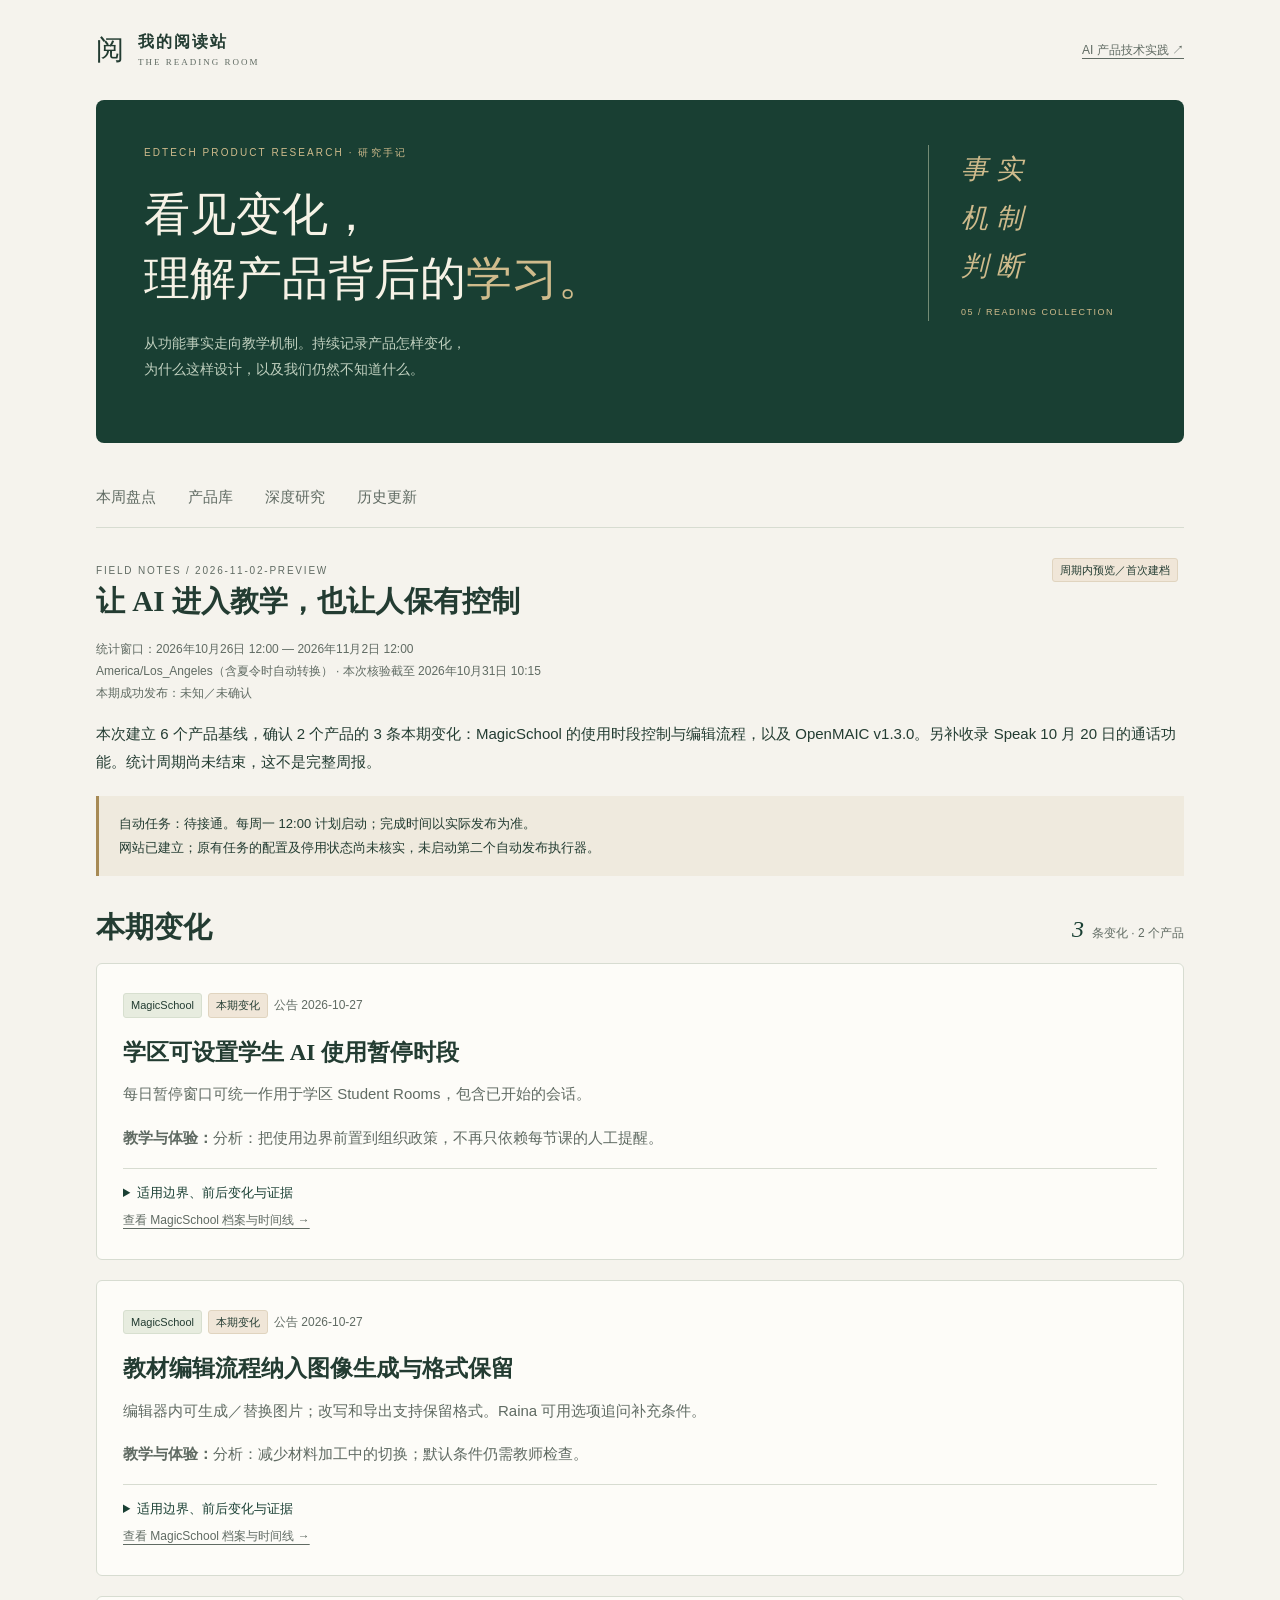
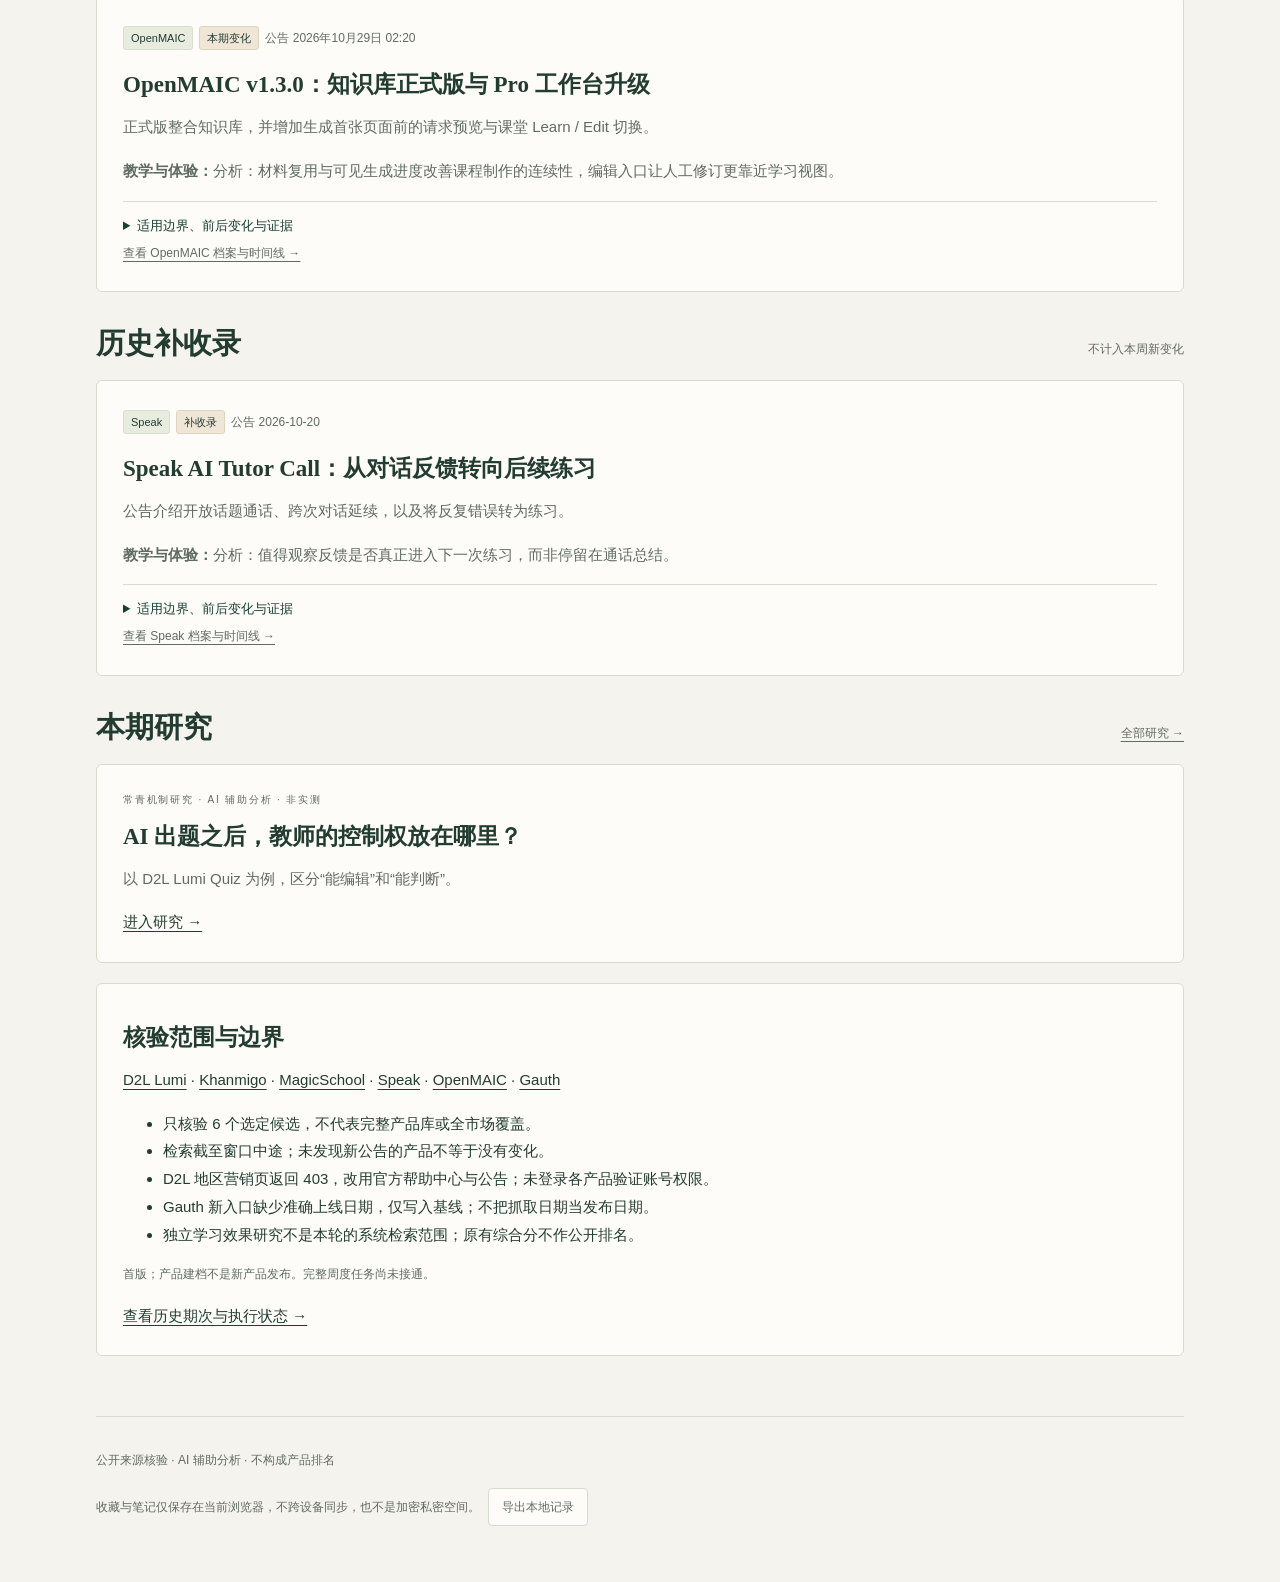
==== edtech-product-research/index.html @ 84eaa5f4 "Add evidence-backed EdTech product research section and public baseline" ====
<!doctype html>
<html lang="zh-CN"><head><meta charset="utf-8"><meta name="viewport" content="width=device-width,initial-scale=1"><meta name="theme-color" content="#193f33"><meta name="description" content="有来源的教育产品档案、变化记录与机制分析。"><title>EdTech 产品研究 · 我的阅读站</title><link rel="stylesheet" href="style.css"><script type="module" src="app.js"></script></head>
<body><a class="skip" href="#main">跳到正文</a><div class="wrap"><header><a class="brand" href="../hub.html">阅 <span>我的阅读站<small>THE READING ROOM</small></span></a><a href="../ai-product-tech-practice/">AI 产品技术实践 ↗</a></header>
<section class="hero"><div class="eyebrow">EDTECH PRODUCT RESEARCH · 研究手记</div><h1>看见变化，<br>理解产品背后的<span>学习。</span></h1><p>从功能事实走向教学机制。持续记录产品怎样变化，<br>为什么这样设计，以及我们仍然不知道什么。</p><div class="hero-index" aria-hidden="true">事实<br>机制<br>判断<span>05 / READING COLLECTION</span></div></section>
<nav class="tabs" aria-label="栏目导航"><a href="#weekly">本周盘点</a><a href="#products">产品库</a><a href="#research">深度研究</a><a href="#history">历史更新</a></nav>
<main id="main" tabindex="-1"><p role="status">正在读取研究资料…</p></main><footer><p>公开来源核验 · AI 辅助分析 · 不构成产品排名</p><p>收藏与笔记仅保存在当前浏览器，不跨设备同步，也不是加密私密空间。<button id="export">导出本地记录</button></p><small id="storage-status" role="status"></small></footer></div></body></html>
---- edtech-product-research/style.css ----
:root{color-scheme:light;--bg:#f5f3ed;--paper:#fdfcf8;--ink:#233c32;--muted:#606b63;--line:#d7dcd1;--green:#193f33;--gold:#cfbb8c;--serif:"Songti SC","STSong",Georgia,serif}*{box-sizing:border-box}body{margin:0;background:var(--bg);color:var(--ink);font:15px/1.85 -apple-system,BlinkMacSystemFont,"PingFang SC",sans-serif}a{color:inherit;text-underline-offset:4px}button,input,select,textarea{font:inherit;color:inherit}a,button,input,select,textarea{touch-action:manipulation}a:focus-visible,button:focus-visible,input:focus-visible,select:focus-visible,textarea:focus-visible{outline:3px solid #966022;outline-offset:4px}.wrap{max-width:1160px;margin:auto;padding:0 36px}header{min-height:100px;display:flex;align-items:center;justify-content:space-between;gap:20px}header>a:last-child{font-size:12px;color:var(--muted)}.brand{display:flex;gap:14px;align-items:center;text-decoration:none;font:28px var(--serif)}.brand span{font:600 16px/1.5 -apple-system,sans-serif;letter-spacing:2px}.brand small{display:block;font:9px/1.8 Georgia;letter-spacing:2px;color:var(--muted)}.hero{position:relative;background:var(--green);color:#f6f2e6;padding:44px 48px;border-radius:8px;overflow:hidden}.eyebrow{font-size:10px;letter-spacing:2.1px;color:var(--gold)}h1{font:500 46px/1.4 var(--serif);margin:20px 0}h1 span{color:var(--gold)}.hero p{color:#c0d0bf;font-size:14px}.hero-index{position:absolute;right:70px;top:45px;font:italic 27px/1.8 var(--serif);letter-spacing:8px;border-left:1px solid #738b75;padding-left:32px;color:var(--gold)}.hero-index span{display:block;font:9px/2 sans-serif;letter-spacing:1.5px;margin-top:12px}.tabs{display:flex;gap:32px;border-bottom:1px solid var(--line);margin:30px 0}.tabs a{text-decoration:none;padding:10px 0 16px;color:var(--muted)}.tabs a[aria-current="page"]{color:var(--green);border-bottom:3px solid var(--green);font-weight:650}main{min-height:400px;padding-bottom:40px}h2{font:600 29px/1.5 var(--serif);margin:8px 0 14px}h3{font:600 23px/1.55 var(--serif);margin:10px 0}h4{font-size:15px;margin-bottom:6px}p{margin:8px 0 16px}.muted,.meta,small{color:var(--muted)}.meta{font-size:12px}.section-head{display:flex;justify-content:space-between;gap:20px;align-items:baseline;margin:30px 0 14px}.section-head h2{margin:0}.grid{display:grid;grid-template-columns:repeat(2,minmax(0,1fr));gap:20px}.card,.panel{background:var(--paper);border:1px solid var(--line);border-radius:6px;padding:26px;margin-bottom:20px}.grid .card{margin:0}.card>a.title{text-decoration:none}.card>a.title:hover{text-decoration:underline}.card p{color:var(--muted)}.kicker{font-size:10px;letter-spacing:1.8px;text-transform:uppercase;color:var(--muted)}.badge{display:inline-block;font-size:11px;background:#e7ecdf;border:1px solid #d7dfcf;border-radius:3px;padding:1px 7px;margin:0 6px 7px 0}.badge.warm{background:#f0e6d8;border-color:#e0d4bf}.callout{border-left:3px solid #a78a55;background:#efeade;padding:16px 20px;margin:20px 0;font-size:13px}.filters{display:flex;gap:12px;flex-wrap:wrap;margin:20px 0}.filters label{font-size:12px;display:flex;flex-direction:column;gap:4px}.filters label:first-child{flex:1;min-width:200px}input,select,textarea{background:var(--paper);border:1px solid var(--line);border-radius:4px;padding:10px;max-width:100%}textarea{width:100%;min-height:120px;display:block;margin:8px 0}button,.button{border:1px solid var(--line);border-radius:4px;padding:7px 13px;background:var(--paper);cursor:pointer;text-decoration:none;display:inline-block}button:hover,.button:hover{border-color:var(--green)}.article{max-width:790px;margin:0 auto}.article p{line-height:2}.article section{padding:12px 0;border-bottom:1px solid var(--line)}.article .back{font-size:13px;display:inline-block;margin:0 0 20px}.facts{display:grid;grid-template-columns:140px 1fr;gap:0;margin:20px 0}.facts dt,.facts dd{margin:0;padding:14px 0;border-bottom:1px solid var(--line)}.facts dt{font-size:13px;color:var(--muted)}.sources{font-size:13px;overflow-wrap:anywhere}.sources li{margin:10px 0}.timeline{border-left:1px solid #abbba8;padding-left:22px;margin-left:4px}.timeline article{position:relative;margin:26px 0}.timeline article:before{content:"";position:absolute;left:-27px;top:10px;width:9px;height:9px;border-radius:50%;background:var(--green)}details{border-top:1px solid var(--line);padding-top:12px;margin-top:16px}summary{cursor:pointer;color:var(--green);font-size:13px}.empty{text-align:center;padding:45px 20px;color:var(--muted);border:1px dashed var(--line)}footer{border-top:1px solid var(--line);padding:24px 0 40px;font-size:12px;color:var(--muted)}footer button{font-size:12px;margin-left:8px}.skip{position:absolute;top:-100px;left:20px;z-index:10;background:var(--paper);padding:10px}.skip:focus{top:10px}.flow{display:flex;gap:8px;flex-wrap:wrap;margin:20px 0}.flow span{background:#e7ecdf;border:1px solid var(--line);padding:10px;font-size:12px}.flow span:not(:last-child):after{content:" →";color:#9a783c}.counts{font:italic 24px Georgia;color:var(--green);margin-right:8px}.issue-title{margin-top:20px} @media(max-width:700px){.wrap{padding:0 20px}header{min-height:84px}header>a:last-child{max-width:110px;text-align:right}.hero{padding:30px 25px}.hero-index{display:none}h1{font-size:36px}.hero p{font-size:13px}.tabs{gap:0;justify-content:space-between;font-size:14px}.grid{grid-template-columns:1fr}.card,.panel{padding:20px}.section-head{align-items:start;flex-direction:column;gap:4px}h2{font-size:25px}h3{font-size:22px}.facts{grid-template-columns:1fr}.facts dt{border:0;padding-bottom:0}.facts dd{padding-top:5px}.article{width:100%}.filters label{flex:1;min-width:140px}}@media(prefers-reduced-motion:no-preference){.card{transition:border-color .2s}.card:hover{border-color:#a3b39c}}
/* Keep the key concept together on narrow screens. */
h1 span{white-space:nowrap}
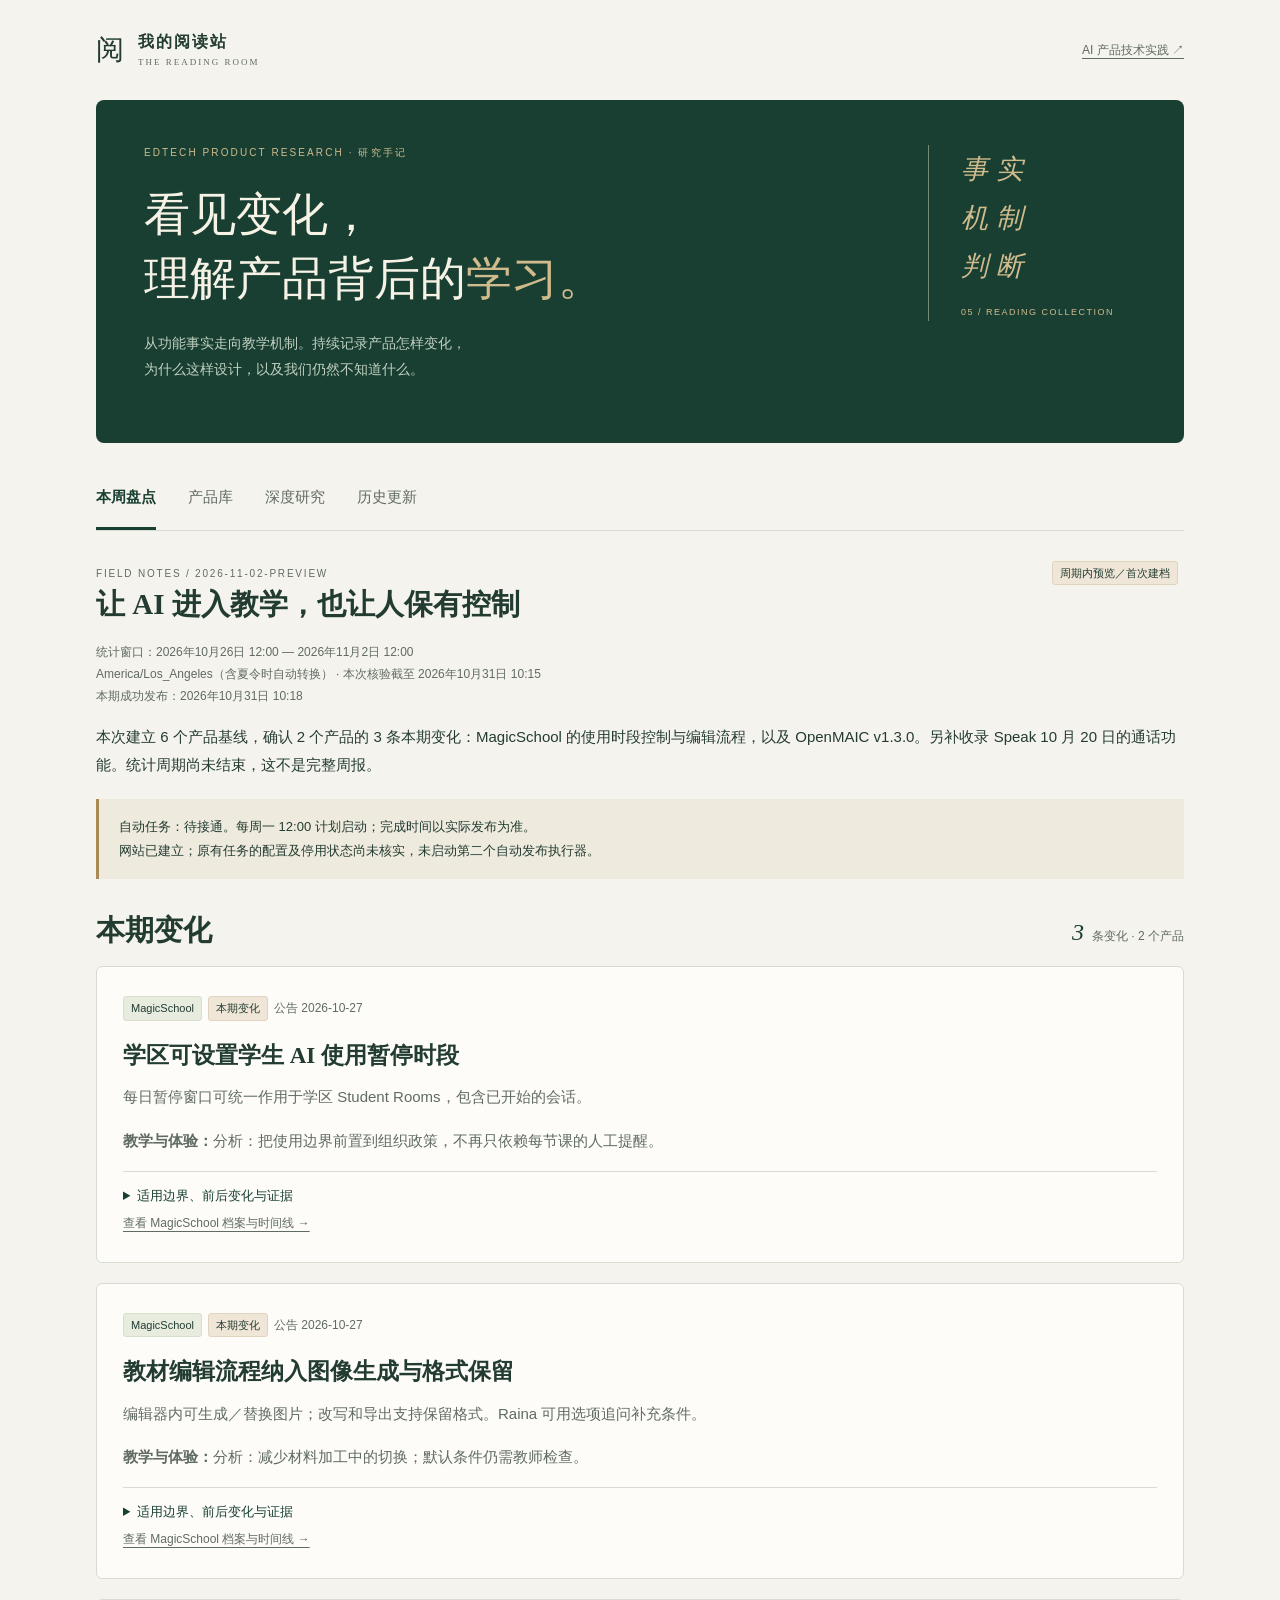
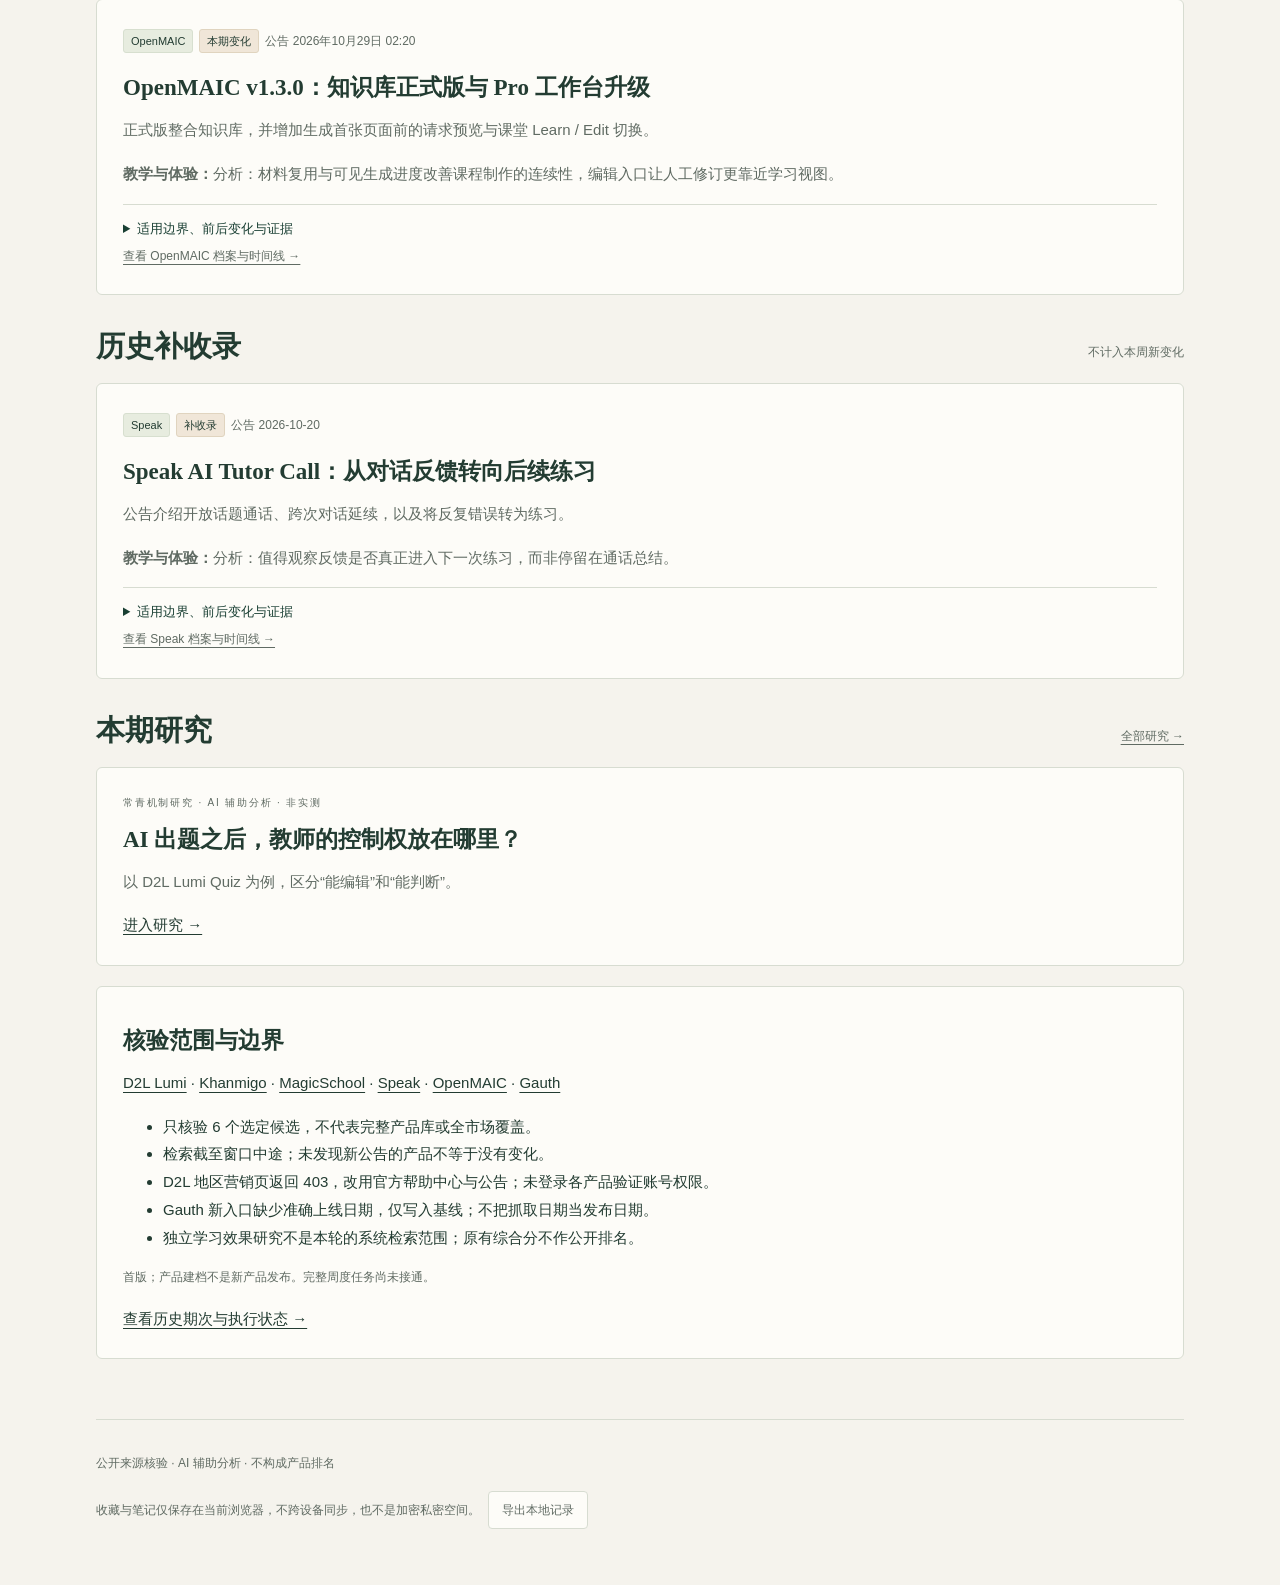
==== commit 123f66a7: "Avoid stale CDN reads for research data and release checks" ====
--- a/edtech-product-research/index.html
+++ b/edtech-product-research/index.html
@@ -1,5 +1,5 @@
 <!doctype html>
-<html lang="zh-CN"><head><meta charset="utf-8"><meta name="viewport" content="width=device-width,initial-scale=1"><meta name="theme-color" content="#193f33"><meta name="description" content="有来源的教育产品档案、变化记录与机制分析。"><title>EdTech 产品研究 · 我的阅读站</title><link rel="stylesheet" href="style.css"><script type="module" src="app.js"></script></head>
+<html lang="zh-CN"><head><meta charset="utf-8"><meta name="viewport" content="width=device-width,initial-scale=1"><meta name="theme-color" content="#193f33"><meta name="description" content="有来源的教育产品档案、变化记录与机制分析。"><title>EdTech 产品研究 · 我的阅读站</title><link rel="stylesheet" href="style.css?v=20261101"><script type="module" src="app.js?v=20261101b"></script></head>
 <body><a class="skip" href="#main">跳到正文</a><div class="wrap"><header><a class="brand" href="../hub.html">阅 <span>我的阅读站<small>THE READING ROOM</small></span></a><a href="../ai-product-tech-practice/">AI 产品技术实践 ↗</a></header>
 <section class="hero"><div class="eyebrow">EDTECH PRODUCT RESEARCH · 研究手记</div><h1>看见变化，<br>理解产品背后的<span>学习。</span></h1><p>从功能事实走向教学机制。持续记录产品怎样变化，<br>为什么这样设计，以及我们仍然不知道什么。</p><div class="hero-index" aria-hidden="true">事实<br>机制<br>判断<span>05 / READING COLLECTION</span></div></section>
 <nav class="tabs" aria-label="栏目导航"><a href="#weekly">本周盘点</a><a href="#products">产品库</a><a href="#research">深度研究</a><a href="#history">历史更新</a></nav>
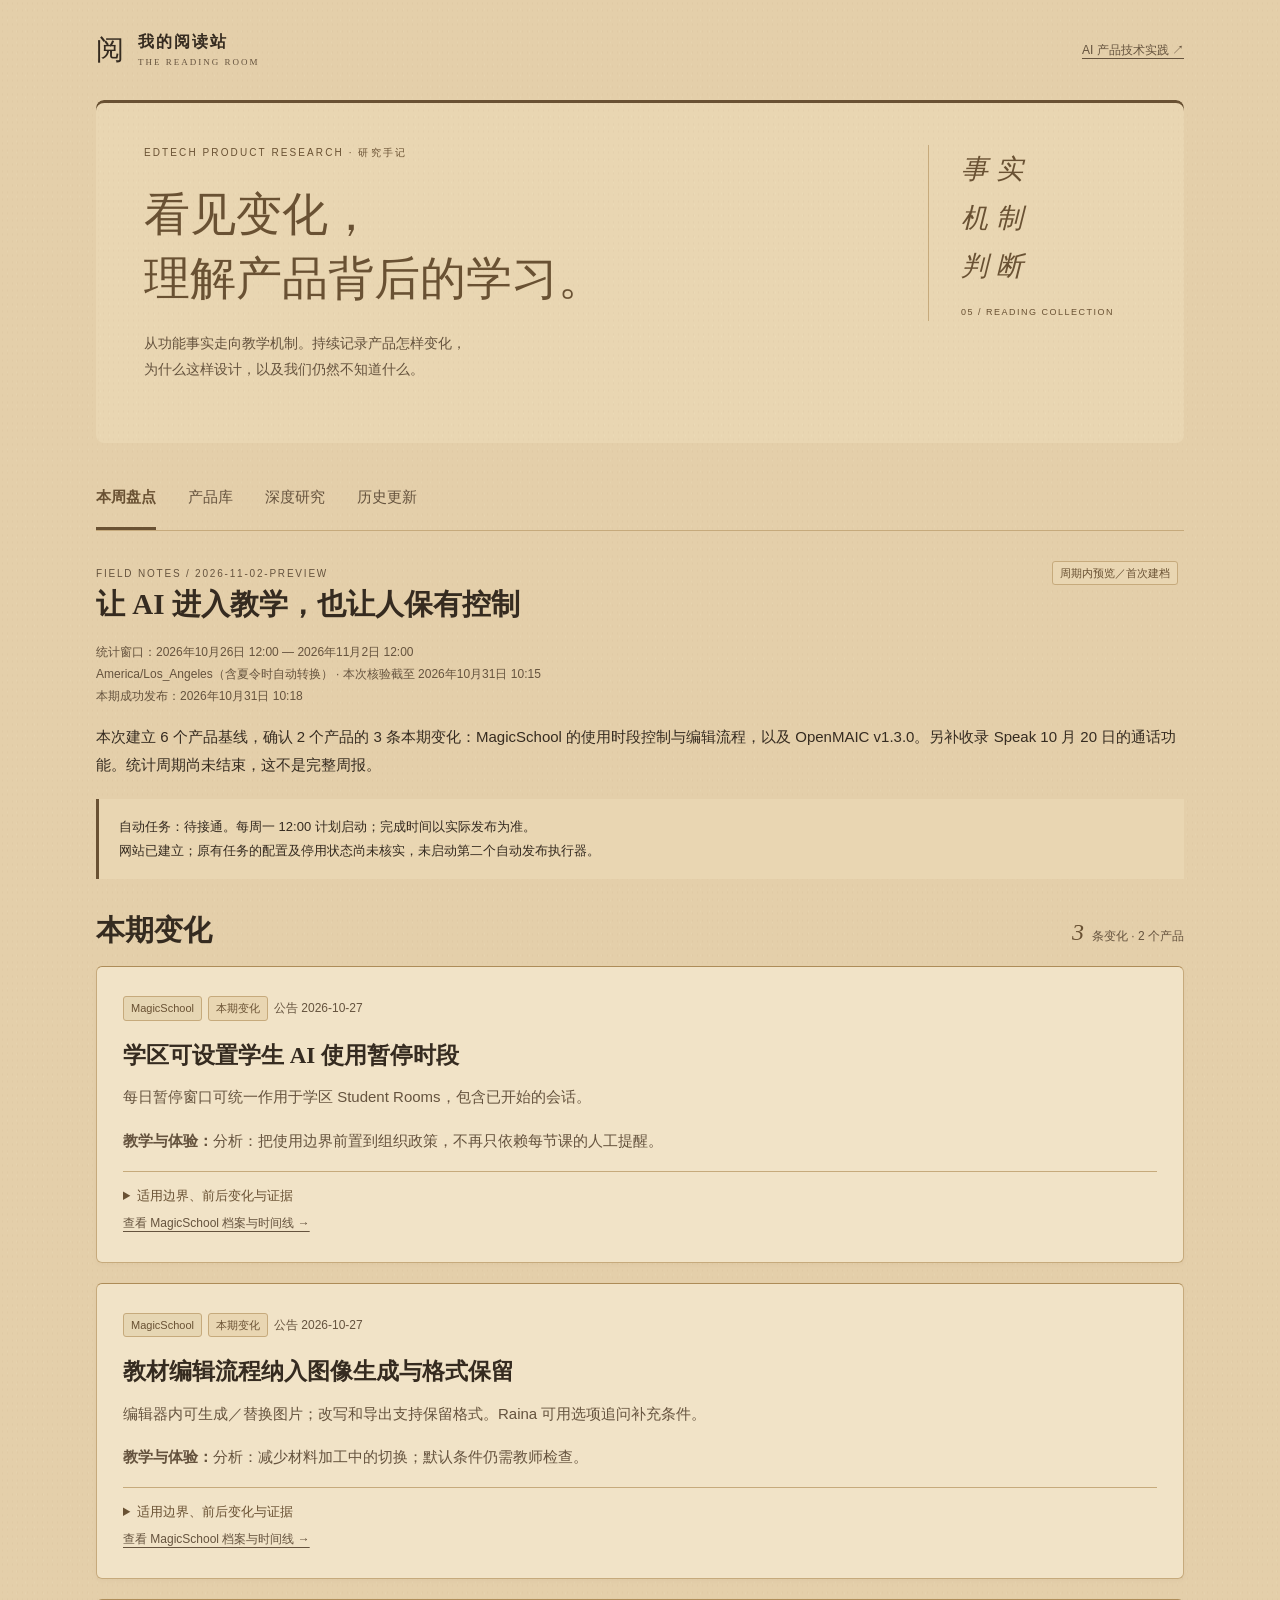
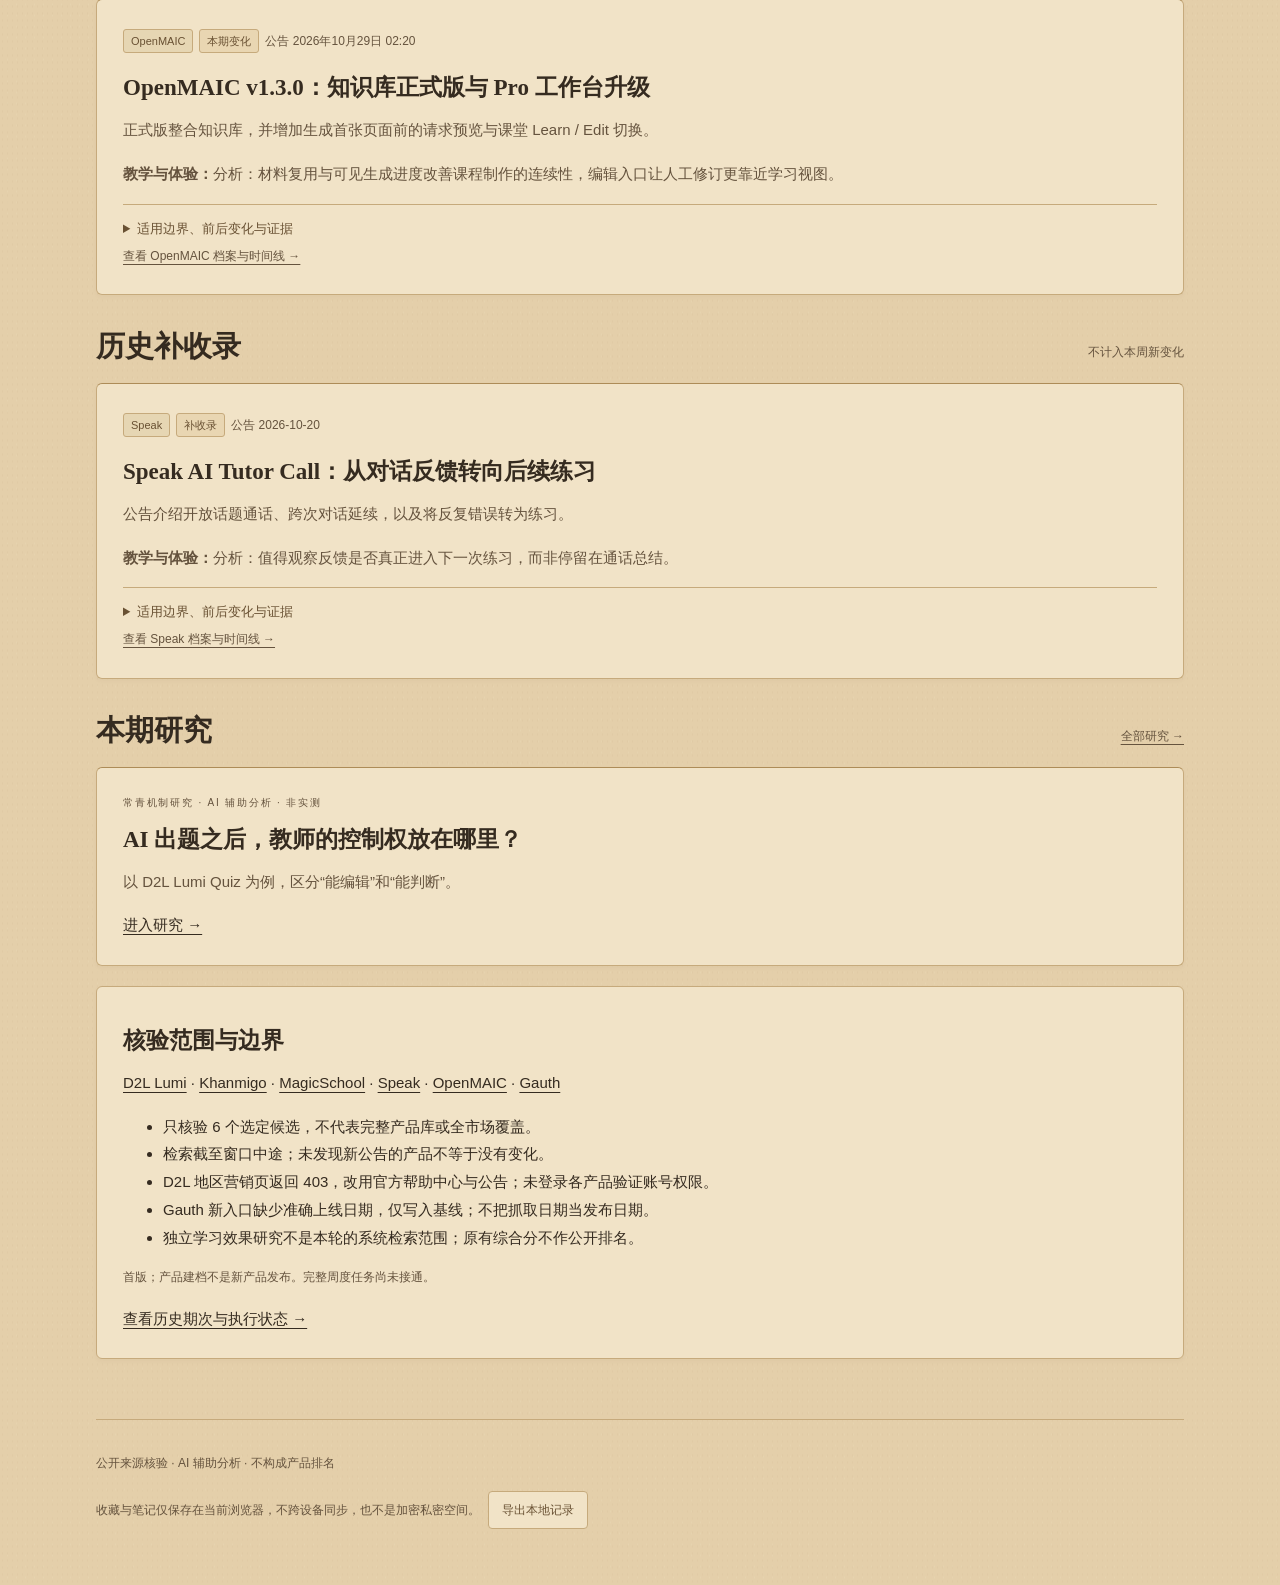
==== commit 6dca769b: "Apply Emilia kraft-paper interiors with book-matched accents" ====
--- a/edtech-product-research/index.html
+++ b/edtech-product-research/index.html
@@ -1,5 +1,7 @@
 <!doctype html>
-<html lang="zh-CN"><head><meta charset="utf-8"><meta name="viewport" content="width=device-width,initial-scale=1"><meta name="theme-color" content="#193f33"><meta name="description" content="有来源的教育产品档案、变化记录与机制分析。"><title>EdTech 产品研究 · 我的阅读站</title><link rel="stylesheet" href="style.css?v=20261101"><script type="module" src="app.js?v=20261101b"></script></head>
+<html lang="zh-CN" data-emilia-theme="research"><head><meta charset="utf-8"><meta name="viewport" content="width=device-width,initial-scale=1"><meta name="theme-color" content="#e4cfaa"><meta name="description" content="有来源的教育产品档案、变化记录与机制分析。"><title>EdTech 产品研究 · 我的阅读站</title><link rel="stylesheet" href="style.css?v=20261101"><script type="module" src="app.js?v=20261101b"></script><!-- Preserve the Emilia kraft theme during content updates. -->
+<link id="emilia-kraft-theme" rel="stylesheet" href="../emilia-kraft.css?v=20261101-kraft1">
+</head>
 <body><a class="skip" href="#main">跳到正文</a><div class="wrap"><header><a class="brand" href="../hub.html">阅 <span>我的阅读站<small>THE READING ROOM</small></span></a><a href="../ai-product-tech-practice/">AI 产品技术实践 ↗</a></header>
 <section class="hero"><div class="eyebrow">EDTECH PRODUCT RESEARCH · 研究手记</div><h1>看见变化，<br>理解产品背后的<span>学习。</span></h1><p>从功能事实走向教学机制。持续记录产品怎样变化，<br>为什么这样设计，以及我们仍然不知道什么。</p><div class="hero-index" aria-hidden="true">事实<br>机制<br>判断<span>05 / READING COLLECTION</span></div></section>
 <nav class="tabs" aria-label="栏目导航"><a href="#weekly">本周盘点</a><a href="#products">产品库</a><a href="#research">深度研究</a><a href="#history">历史更新</a></nav>
--- a/emilia-kraft.css
+++ b/emilia-kraft.css
@@ -0,0 +1,73 @@
+/* Emilia · Kraft-paper interiors · 2026-11-01
+   Keep this stylesheet and data-emilia-theme when publishing new content.
+   Content, storage keys and publishing logic are intentionally independent. */
+:root[data-emilia-theme]{
+ color-scheme:light;
+ --bg:#e4cfaa;--paper:#f1e3c7;--paper-2:#e9d6b2;--bg-deep:#dbc198;
+ --ink:#352b20;--ink-2:#493b2b;--ink-3:#65533e;--muted:#65533e;
+ --line:#c6aa7c;--line-soft:#d9c29b;--line-strong:#ad8c58;
+ --accent:#304735;--soft:#dce0c8;--on-accent:#fff6df;
+ --green:var(--accent);--green-2:var(--accent);--green-3:var(--accent);
+ --green-tint:var(--soft);--green-line:var(--line);
+ --gold:var(--accent);--gold-2:var(--accent);--gold-tint:var(--paper-2);--gold-line:var(--line);
+ --rr-gold:var(--accent);--clay:#8a4530;
+ --cat-a:var(--accent);--cat-b:var(--accent);--cat-c:var(--accent);--cat-d:var(--accent);
+ --cat-a-light:var(--soft);--cat-b-light:var(--soft);--cat-c-light:var(--soft);--cat-d-light:var(--soft);
+ --paper-grain:radial-gradient(ellipse at center,rgba(99,65,23,.035) .55px,transparent .9px),radial-gradient(ellipse at center,rgba(255,250,222,.09) .6px,transparent 1px);
+}
+:root[data-emilia-theme="weekly"]{--accent:#314c5b;--soft:#dce0da}
+:root[data-emilia-theme="design"]{--accent:#79502a;--soft:#e5cda3}
+:root[data-emilia-theme="practice"]{--accent:#712c38;--soft:#e7d1c6}
+:root[data-emilia-theme="research"]{--accent:#695133;--soft:#e6d6b3}
+html[data-emilia-theme] body{
+ background-color:var(--bg);background-image:var(--paper-grain);background-size:5px 7px,9px 11px;background-position:0 0,3px 4px;
+ color:var(--ink);
+}
+html[data-emilia-theme] .reset-button{background-color:var(--paper);color:var(--ink);border-color:var(--line)}
+html[data-emilia-theme] h1{color:var(--accent)}
+html[data-emilia-theme] ::selection{background:var(--accent);color:var(--on-accent)}
+html[data-emilia-theme] :is(a,button,input,select,textarea,summary):focus-visible{outline-color:var(--accent)}
+html[data-emilia-theme] :is(input,select,textarea){background-color:var(--paper);color:var(--ink);border-color:var(--line)}
+html[data-emilia-theme] :is(input,textarea)::placeholder{color:var(--muted);opacity:1}
+html[data-emilia-theme] :is(.rr-nav,.site-head,.site-head.is-compact,.toolbar){background:var(--paper-2);border-color:var(--line)}
+html[data-emilia-theme] :is(.page-header,.hero,.masthead:not(header)){
+ background-color:var(--paper-2);background-image:var(--paper-grain);background-size:5px 7px,9px 11px;
+ color:var(--ink);border-color:var(--line);box-shadow:inset 0 3px var(--accent);
+}
+html[data-emilia-theme] :is(.page-header,.hero) h1,
+html[data-emilia-theme] .hero h1 span,
+html[data-emilia-theme] :is(.masthead__title,.eyebrow,.english,.section-label){color:var(--accent)}
+html[data-emilia-theme] :is(.page-header .subtitle,.page-header .updated,.hero p,.intro,.issue-label,.issue small,.masthead__standfirst,.masthead__meta,.masthead__date){color:var(--muted)}
+html[data-emilia-theme] :is(.hero-index,.issue-date,.masthead__en,.masthead__top,.masthead__theme,.masthead__of,.masthead__no){color:var(--accent);border-color:var(--line)}
+html[data-emilia-theme] :is(.card,.item-card,.paper,.panel,.aside-card,.stat-item){
+ background-color:var(--paper);border-color:var(--line);box-shadow:0 2px 5px rgba(73,45,13,.035);
+}
+html[data-emilia-theme] :is(.card,.item-card){border-top-color:var(--line-strong)}
+html[data-emilia-theme] :is(.card h3,.item-title,.paper h2,.panel h2,.panel h3){color:var(--ink)}
+html[data-emilia-theme] :is(.rr-seal,.brand__seal,.brand-mark,.mark,.seal){color:var(--accent);border-color:var(--accent)}
+html[data-emilia-theme] :is(.brand-mark,.mark){background:var(--soft)}
+html[data-emilia-theme] :is(.rr-links a[aria-current="page"],.site-nav [aria-current="page"],.nav-button.active){background:var(--soft);color:var(--accent);border-color:var(--line)}
+html[data-emilia-theme] :is(.tag,.badge,.category-pill,.reason){background:var(--soft);color:var(--accent);border-color:var(--line)}
+html[data-emilia-theme] .badge.warm{background:var(--paper-2);color:var(--accent);border-color:var(--line)}
+html[data-emilia-theme] :is(.callout,.feedback){background:var(--paper-2);border-color:var(--line);border-left-color:var(--accent);color:var(--ink)}
+html[data-emilia-theme] :is(.flow div,.flow span){background:var(--soft);border-color:var(--accent);color:var(--ink)}
+html[data-emilia-theme] :is(pre,.phd-detail-card){background:var(--paper-2);color:var(--ink);border-color:var(--line)}
+html[data-emilia-theme] :is(.summary,.item-summary,.muted,.meta,small,.detail-label,.detail-sub,.item-source-name){color:var(--muted)}
+html[data-emilia-theme] :is(.card-bottom,.issue,.timeline){border-color:var(--line)}
+html[data-emilia-theme] :is(.more-button,.load,.btn--primary,.btn[aria-pressed="true"],.segmented button[aria-pressed="true"],.fontctl button[aria-pressed="true"],.chip[aria-pressed="true"]){background:var(--accent);color:var(--on-accent);border-color:var(--accent)}
+html[data-emilia-theme] :is(.save-button[aria-pressed="true"],.bookmark[aria-pressed="true"]){background:var(--soft);color:var(--accent)}
+html[data-emilia-theme] :is(.aside-card.green,.empty,.input-shell,.back-top){background:var(--paper);color:var(--ink);border-color:var(--line)}
+html[data-emilia-theme] .aside-card.green :is(p,small,.eyebrow){color:var(--accent)!important}
+html[data-emilia-theme] .aside-divider{background:var(--line)}
+html[data-emilia-theme] :is(.toc__expand,.qnav__expand,.qnav-toggle,.to-top,.hlbar){background:var(--paper);border-color:var(--line-strong);color:var(--accent)}
+html[data-emilia-theme] :is(.callout--evidence,.callout--design){background:var(--paper-2);border-color:var(--line);border-top-color:var(--accent)}
+html[data-emilia-theme] .callout--caution{background:#edcfb6;border-color:#b9896c;color:#6d3f2b}
+html[data-emilia-theme] :is(.plan__row:hover,.plan__row--live,.lib-item:hover,.mini-list li:hover,tbody tr:hover){background:var(--soft)}
+html[data-emilia-theme="practice"] :is(button,.button){background:var(--accent);border-color:var(--accent);color:var(--on-accent)}
+html[data-emilia-theme="practice"] :is(button.secondary,.button.secondary){background:var(--paper);border-color:var(--line);color:var(--accent)}
+html[data-emilia-theme="practice"] .notice{background:#edcfb6;border-color:#b9896c;color:#6d3f2b}
+html[data-emilia-theme="research"] :is(button,.button){color:var(--accent);background:var(--paper);border-color:var(--line)}
+html[data-emilia-theme="research"] .tabs a[aria-current="page"]{color:var(--accent);border-color:var(--accent)}
+@media print{
+ html[data-emilia-theme] body,html[data-emilia-theme] :is(.card,.item-card,.paper,.panel,.hero,.masthead){background:#fff!important;background-image:none!important;box-shadow:none!important;color:#222}
+}
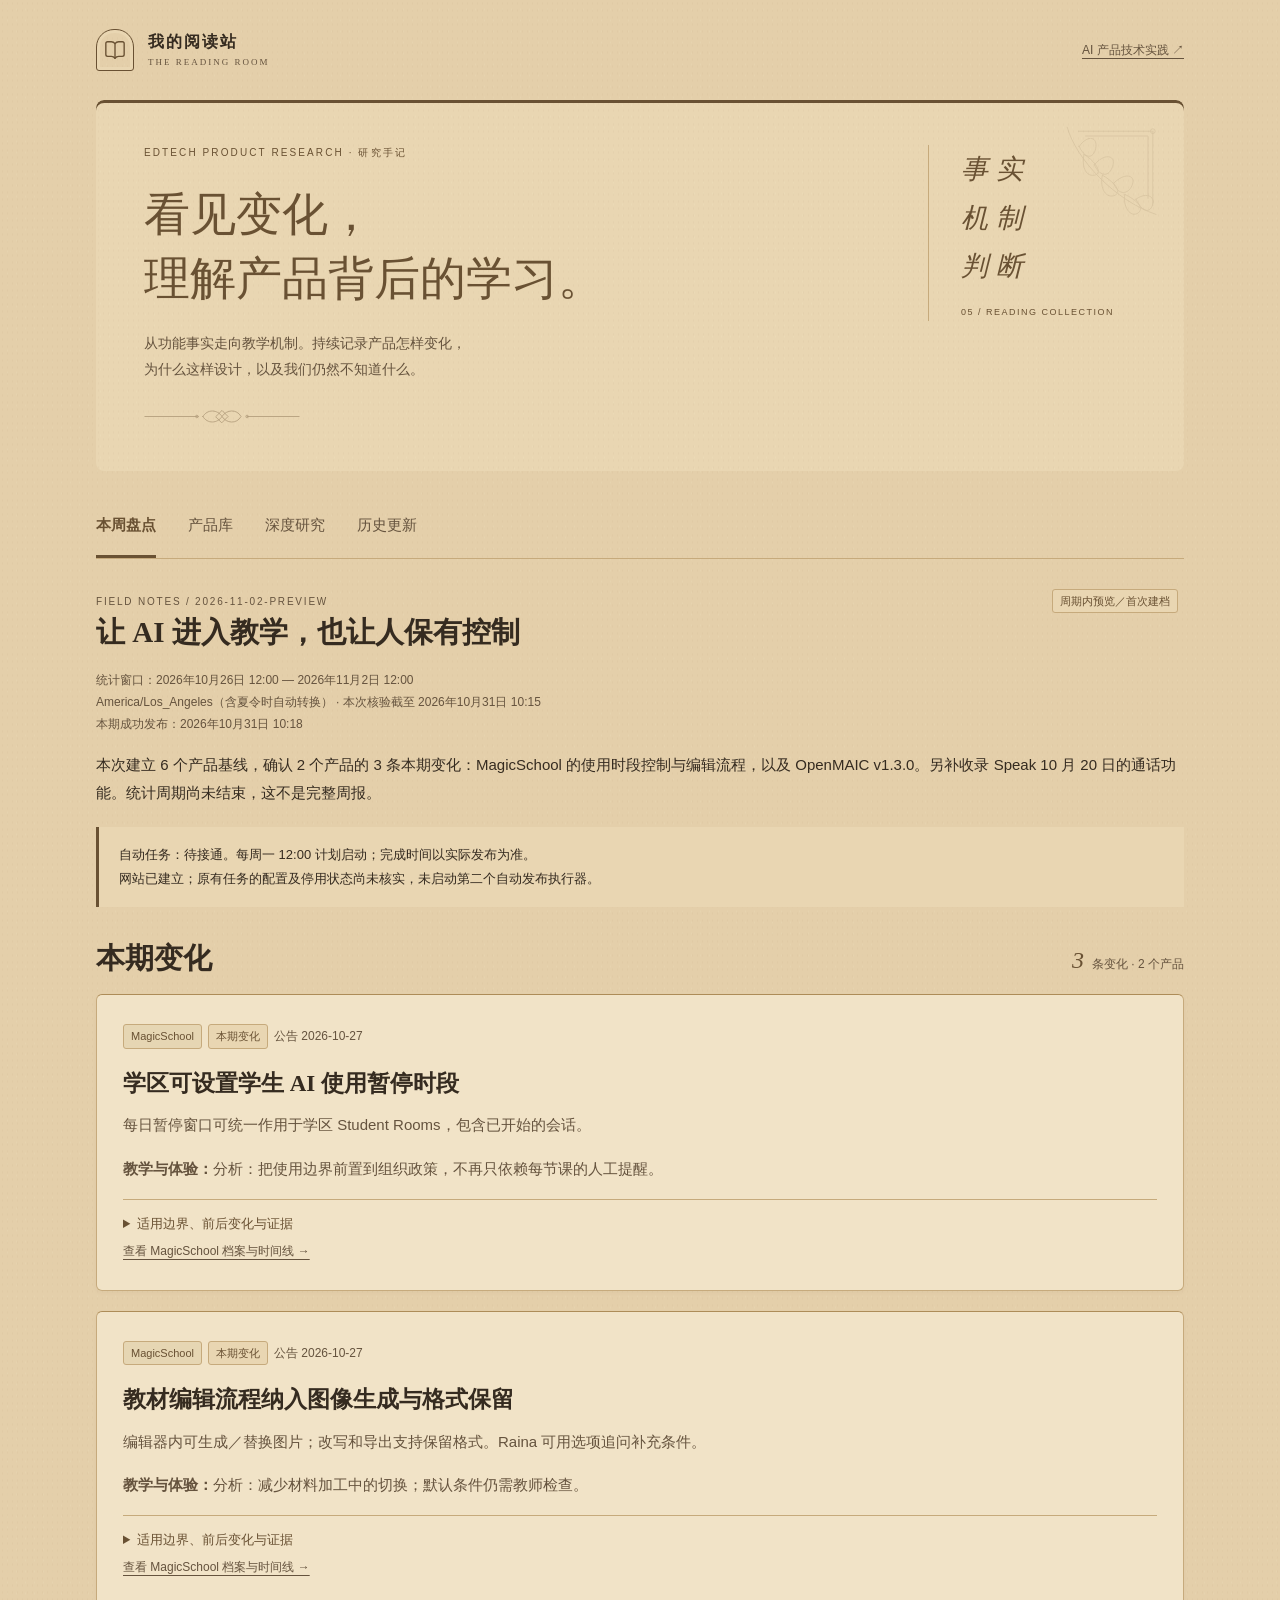
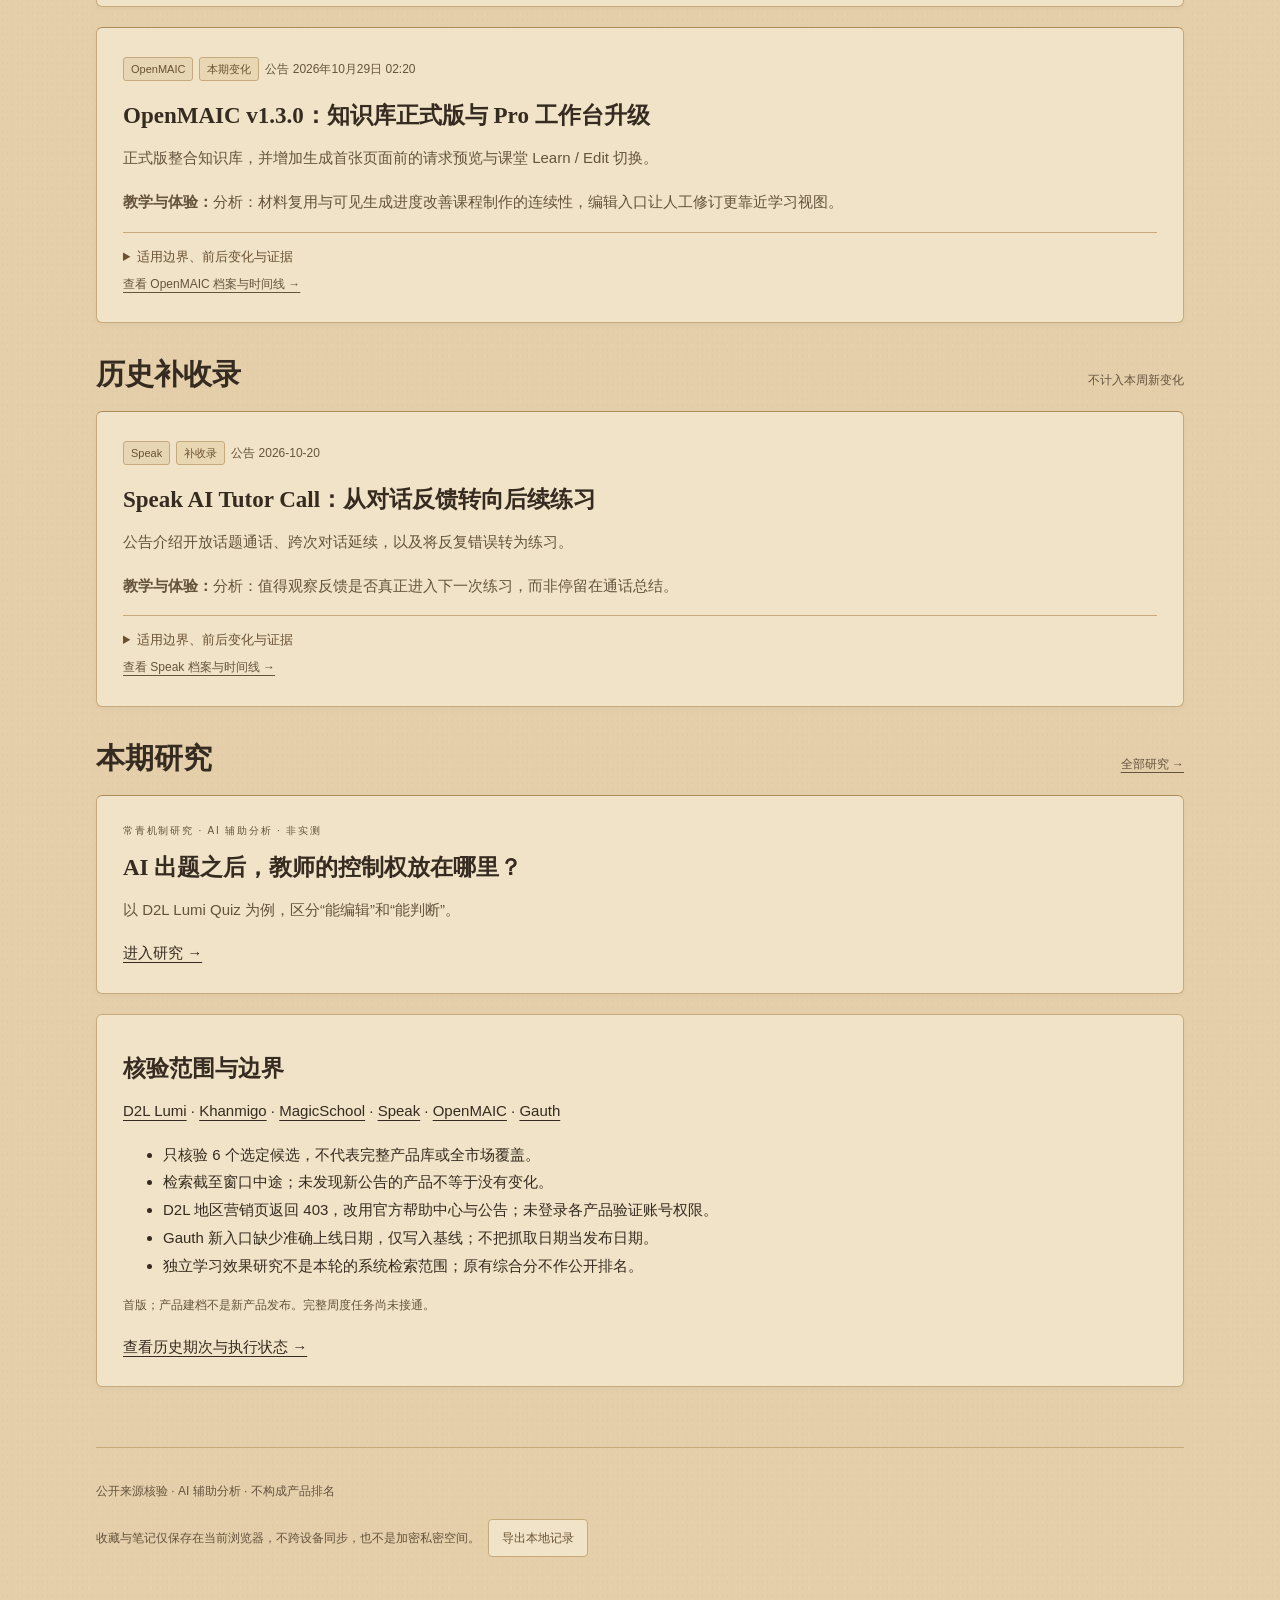
==== commit 55401634: "Add subtle Emilia botanical ornaments and bookplate icons" ====
--- a/edtech-product-research/index.html
+++ b/edtech-product-research/index.html
@@ -1,8 +1,8 @@
 <!doctype html>
 <html lang="zh-CN" data-emilia-theme="research"><head><meta charset="utf-8"><meta name="viewport" content="width=device-width,initial-scale=1"><meta name="theme-color" content="#e4cfaa"><meta name="description" content="有来源的教育产品档案、变化记录与机制分析。"><title>EdTech 产品研究 · 我的阅读站</title><link rel="stylesheet" href="style.css?v=20261101"><script type="module" src="app.js?v=20261101b"></script><!-- Preserve the Emilia kraft theme during content updates. -->
-<link id="emilia-kraft-theme" rel="stylesheet" href="../emilia-kraft.css?v=20261101-kraft1">
+<link id="emilia-kraft-theme" rel="stylesheet" href="../emilia-kraft.css?v=20261101-ornaments1">
 </head>
-<body><a class="skip" href="#main">跳到正文</a><div class="wrap"><header><a class="brand" href="../hub.html">阅 <span>我的阅读站<small>THE READING ROOM</small></span></a><a href="../ai-product-tech-practice/">AI 产品技术实践 ↗</a></header>
+<body><a class="skip" href="#main">跳到正文</a><div class="wrap"><header><a class="brand" href="../hub.html"><span class="emilia-bookplate" aria-hidden="true"><svg class="emilia-icon" aria-hidden="true" focusable="false" xmlns="http://www.w3.org/2000/svg" width="24" height="24" viewBox="0 0 24 24" fill="none" stroke="currentColor" stroke-width="1.5" stroke-linecap="round" stroke-linejoin="round" > <path d="M12 5v16" /> <path d="M20.001 19A2 2 0 0022 17V5a2 2 0 00-1.999-2L16 3.002A5 5 0 0012 5a5 5 0 00-4-2H4a2 2 0 00-2 2v12a2 2 0 001.999 2H8a5 5 0 014 2 5 5 0 014-2z" /> </svg> </span><span>我的阅读站<small>THE READING ROOM</small></span></a><a href="../ai-product-tech-practice/">AI 产品技术实践 ↗</a></header>
 <section class="hero"><div class="eyebrow">EDTECH PRODUCT RESEARCH · 研究手记</div><h1>看见变化，<br>理解产品背后的<span>学习。</span></h1><p>从功能事实走向教学机制。持续记录产品怎样变化，<br>为什么这样设计，以及我们仍然不知道什么。</p><div class="hero-index" aria-hidden="true">事实<br>机制<br>判断<span>05 / READING COLLECTION</span></div></section>
 <nav class="tabs" aria-label="栏目导航"><a href="#weekly">本周盘点</a><a href="#products">产品库</a><a href="#research">深度研究</a><a href="#history">历史更新</a></nav>
 <main id="main" tabindex="-1"><p role="status">正在读取研究资料…</p></main><footer><p>公开来源核验 · AI 辅助分析 · 不构成产品排名</p><p>收藏与笔记仅保存在当前浏览器，不跨设备同步，也不是加密私密空间。<button id="export">导出本地记录</button></p><small id="storage-status" role="status"></small></footer></div></body></html>
--- a/emilia-kraft.css
+++ b/emilia-kraft.css
@@ -71,3 +71,35 @@
 @media print{
  html[data-emilia-theme] body,html[data-emilia-theme] :is(.card,.item-card,.paper,.panel,.hero,.masthead){background:#fff!important;background-image:none!important;box-shadow:none!important;color:#222}
 }
+
+/* Emilia ornaments: restrained botanical bookplates and printer's flourishes.
+   Decorative only; no scripts, content, or saved-record changes. */
+:root[data-emilia-theme]{--emilia-leaf:url("data:image/svg+xml,%3Csvg%20xmlns%3D%22http%3A%2F%2Fwww.w3.org%2F2000%2Fsvg%22%20viewBox%3D%220%200%20140%20140%22%20fill%3D%22none%22%20stroke%3D%22black%22%20stroke-width%3D%221.1%22%20stroke-linecap%3D%22round%22%3E%3Cpath%20d%3D%22M14%20126C54%20115%20106%2066%20123%2015M38%20111C22%20100%2026%2086%2043%2091C54%2095%2053%20104%2038%20111ZM61%2092C45%2079%2049%2063%2065%2070C77%2075%2075%2086%2061%2092ZM84%2068C69%2053%2074%2038%2089%2046C99%2052%2098%2063%2084%2068ZM104%2040C94%2027%20101%2014%20113%2020C122%2024%20119%2033%20104%2040ZM48%20105C61%20108%2076%20104%2074%2092C72%2081%2057%2090%2048%20105ZM74%2082C91%2086%20104%2077%2099%2066C94%2057%2082%2068%2074%2082ZM98%2054C113%2057%20128%2047%20121%2037C114%2029%20104%2041%2098%2054M19%20112V19H112M25%20103V25H103%22%2F%3E%3Ccircle%20cx%3D%2219%22%20cy%3D%2219%22%20r%3D%223%22%2F%3E%3C%2Fsvg%3E");--emilia-flourish:url("data:image/svg+xml,%3Csvg%20xmlns%3D%22http%3A%2F%2Fwww.w3.org%2F2000%2Fsvg%22%20viewBox%3D%220%200%20180%2024%22%20fill%3D%22none%22%20stroke%3D%22black%22%20stroke-width%3D%221%22%20stroke-linecap%3D%22round%22%3E%3Cpath%20d%3D%22M1%2012H61M119%2012H179M68%2012C73%203%2085%204%2090%2012C95%2020%20107%2021%20112%2012C107%203%2095%204%2090%2012C85%2020%2073%2021%2068%2012ZM83%2012L90%205L97%2012L90%2019Z%22%2F%3E%3Ccircle%20cx%3D%2261%22%20cy%3D%2212%22%20r%3D%221.5%22%2F%3E%3Ccircle%20cx%3D%22119%22%20cy%3D%2212%22%20r%3D%221.5%22%2F%3E%3C%2Fsvg%3E")}
+html[data-emilia-theme] .emilia-icon{width:22px;height:22px;display:block;flex:none;stroke-width:1.5}
+html[data-emilia-theme] .emilia-bookplate{display:inline-flex;align-items:center;justify-content:center;flex:none;width:38px;height:42px;border:1px solid var(--accent);border-radius:18px 18px 3px 3px;background:transparent;color:var(--accent);box-shadow:inset 0 0 0 3px var(--paper-2);letter-spacing:0}
+html[data-emilia-theme] :is(.rr-seal,.seal).emilia-bookplate{width:28px;height:30px;border-radius:12px 12px 2px 2px}
+html[data-emilia-theme] :is(.rr-seal,.seal) .emilia-icon{width:17px;height:17px}
+html[data-emilia-theme] .emilia-inline-mark{display:inline-flex;vertical-align:middle;margin-right:10px;color:var(--accent)}
+html[data-emilia-theme] :is(.page-header,.hero),
+html[data-emilia-theme="design"] .masthead,
+html[data-emilia-theme="practice"] .masthead{position:relative}
+html[data-emilia-theme] :is(.page-header,.hero)::before,
+html[data-emilia-theme="design"] .masthead::before,
+html[data-emilia-theme="practice"] .masthead::before{content:"";position:absolute;top:16px;right:16px;width:112px;height:112px;background:var(--accent);-webkit-mask:var(--emilia-leaf) center/contain no-repeat;mask:var(--emilia-leaf) center/contain no-repeat;opacity:.12;pointer-events:none;transform:rotate(90deg)}
+html[data-emilia-theme] :is(.page-header,.hero)::after,
+html[data-emilia-theme="design"] .masthead::after,
+html[data-emilia-theme="practice"] .masthead::after{content:"";display:block;grid-column:1/-1;width:156px;height:22px;margin:22px 0 0;background:var(--accent);-webkit-mask:var(--emilia-flourish) center/contain no-repeat;mask:var(--emilia-flourish) center/contain no-repeat;opacity:.42;pointer-events:none}
+html[data-emilia-theme] :is(.sidebar-note,.aside-card.green){position:relative}
+html[data-emilia-theme] :is(.sidebar-note,.aside-card.green)::after{content:"";display:block;width:108px;height:18px;margin:22px auto 0;background:var(--accent);-webkit-mask:var(--emilia-flourish) center/contain no-repeat;mask:var(--emilia-flourish) center/contain no-repeat;opacity:.32;pointer-events:none}
+@media(max-width:600px){
+ html[data-emilia-theme] :is(.page-header,.hero)::before,
+ html[data-emilia-theme="design"] .masthead::before,
+ html[data-emilia-theme="practice"] .masthead::before{width:64px;height:64px;top:10px;right:10px;opacity:.09}
+ html[data-emilia-theme] :is(.page-header,.hero)::after,
+ html[data-emilia-theme="design"] .masthead::after,
+ html[data-emilia-theme="practice"] .masthead::after{width:116px;height:18px;margin-top:16px}
+}
+@media print{
+ html[data-emilia-theme] :is(.page-header,.hero,.masthead,.sidebar-note,.aside-card.green)::before,
+ html[data-emilia-theme] :is(.page-header,.hero,.masthead,.sidebar-note,.aside-card.green)::after{display:none!important}
+}
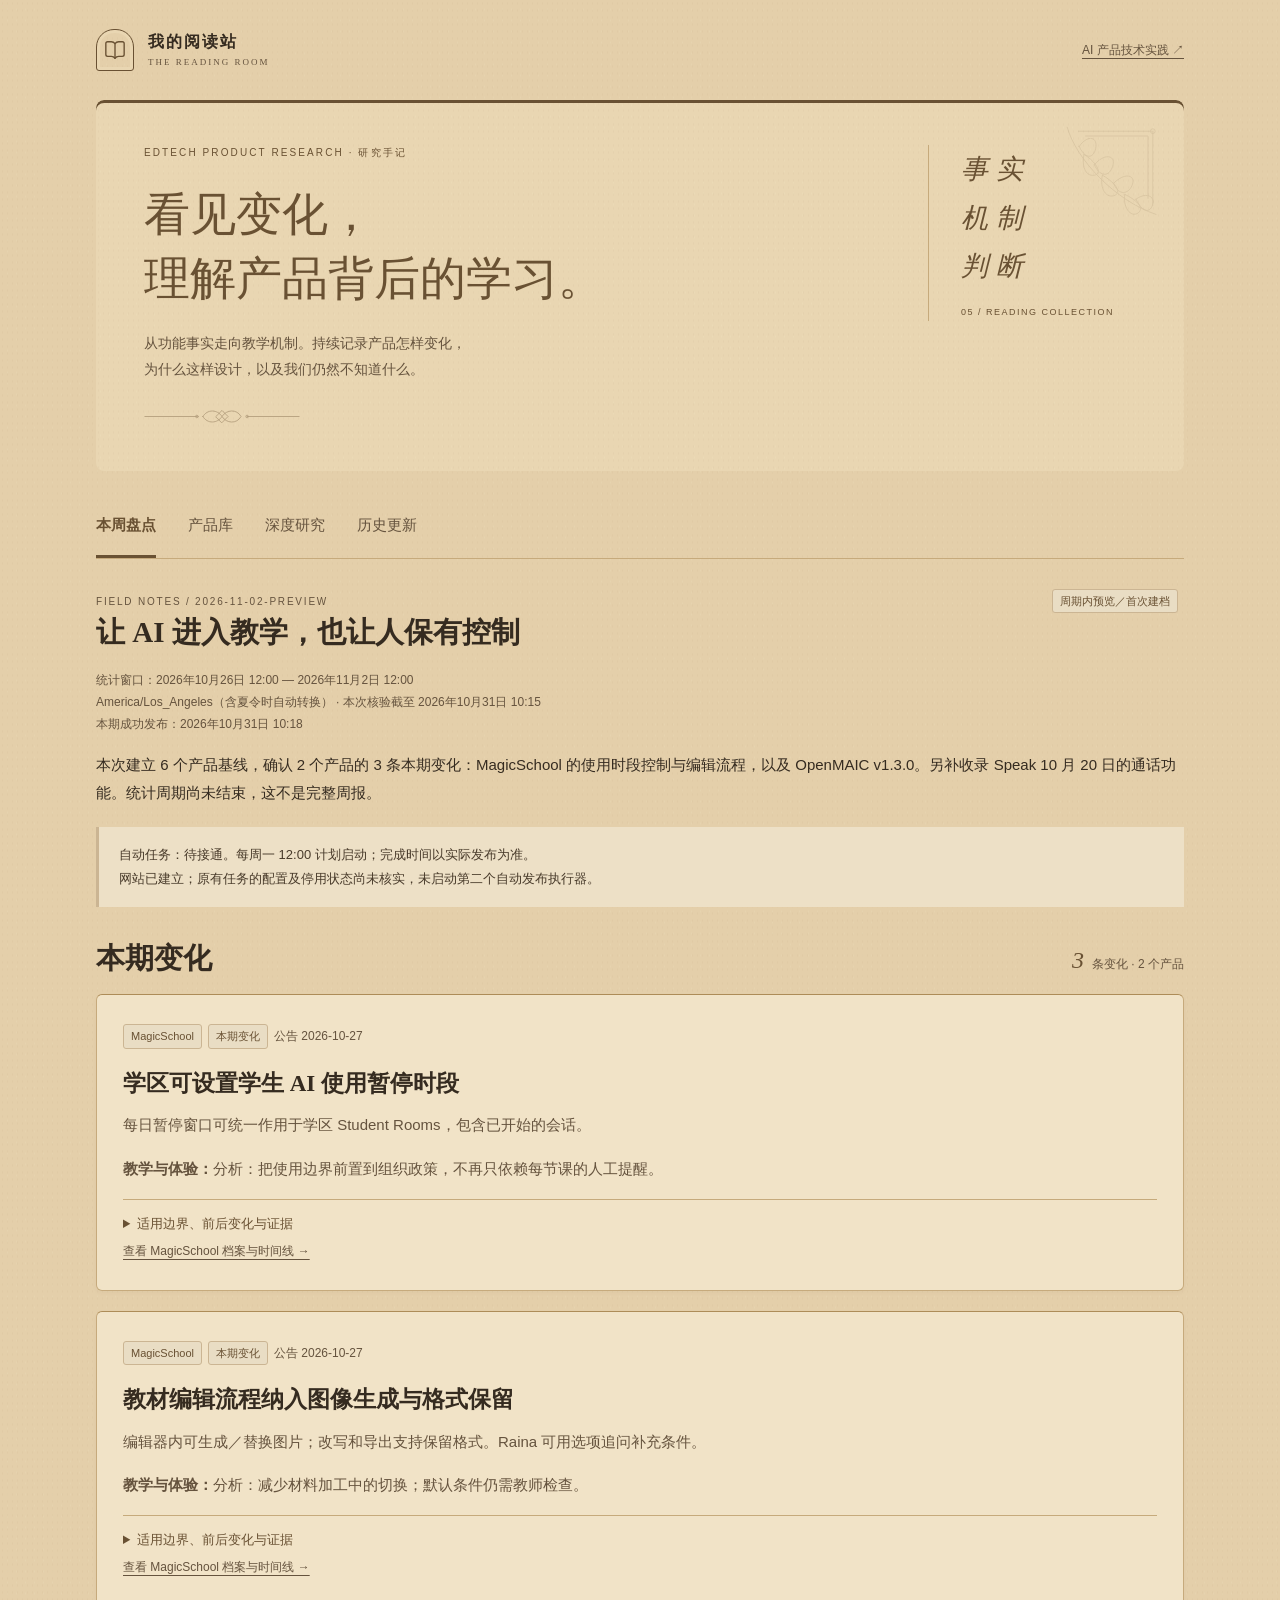
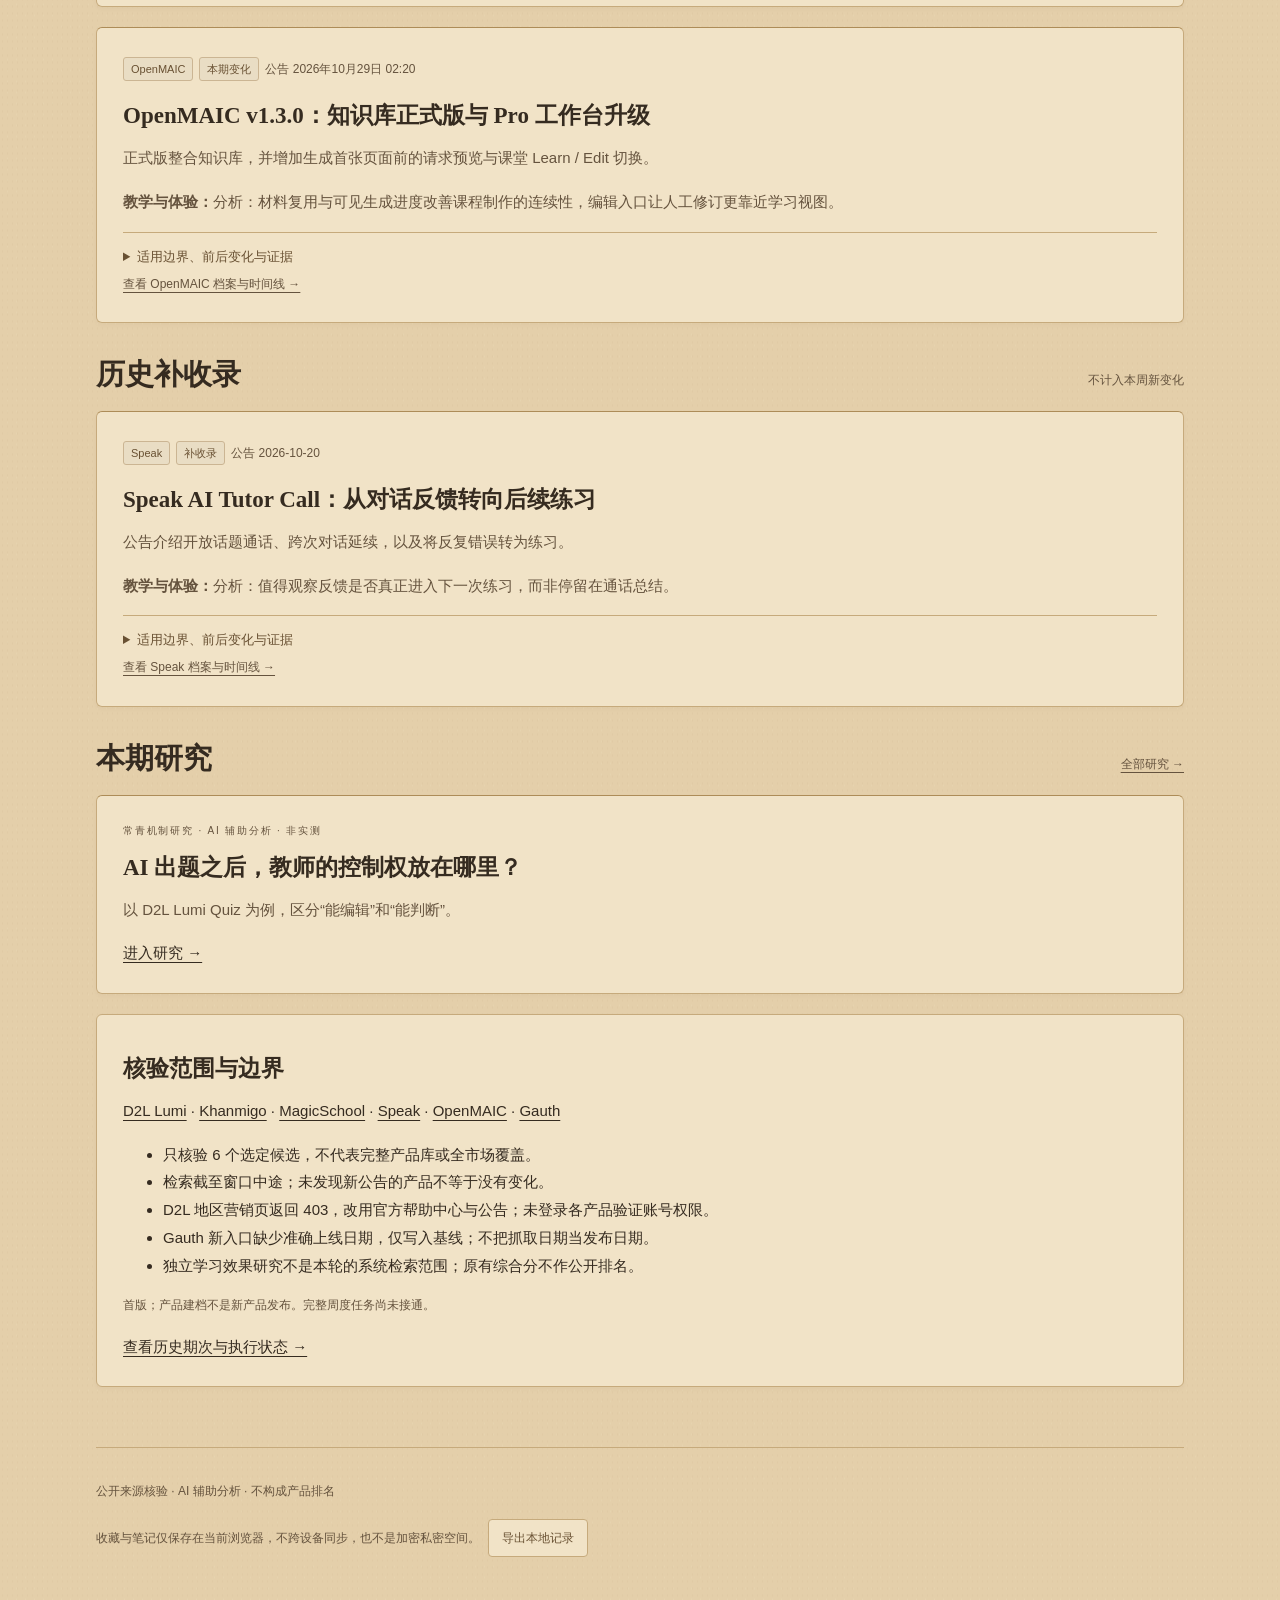
==== commit e4c0b61a: "Harmonize Emilia notes, tags and selected states with warm paper colors" ====
--- a/edtech-product-research/index.html
+++ b/edtech-product-research/index.html
@@ -1,6 +1,6 @@
 <!doctype html>
 <html lang="zh-CN" data-emilia-theme="research"><head><meta charset="utf-8"><meta name="viewport" content="width=device-width,initial-scale=1"><meta name="theme-color" content="#e4cfaa"><meta name="description" content="有来源的教育产品档案、变化记录与机制分析。"><title>EdTech 产品研究 · 我的阅读站</title><link rel="stylesheet" href="style.css?v=20261101"><script type="module" src="app.js?v=20261101b"></script><!-- Preserve the Emilia kraft theme during content updates. -->
-<link id="emilia-kraft-theme" rel="stylesheet" href="../emilia-kraft.css?v=20261101-ornaments1">
+<link id="emilia-kraft-theme" rel="stylesheet" href="../emilia-kraft.css?v=20261101-paper2">
 </head>
 <body><a class="skip" href="#main">跳到正文</a><div class="wrap"><header><a class="brand" href="../hub.html"><span class="emilia-bookplate" aria-hidden="true"><svg class="emilia-icon" aria-hidden="true" focusable="false" xmlns="http://www.w3.org/2000/svg" width="24" height="24" viewBox="0 0 24 24" fill="none" stroke="currentColor" stroke-width="1.5" stroke-linecap="round" stroke-linejoin="round" > <path d="M12 5v16" /> <path d="M20.001 19A2 2 0 0022 17V5a2 2 0 00-1.999-2L16 3.002A5 5 0 0012 5a5 5 0 00-4-2H4a2 2 0 00-2 2v12a2 2 0 001.999 2H8a5 5 0 014 2 5 5 0 014-2z" /> </svg> </span><span>我的阅读站<small>THE READING ROOM</small></span></a><a href="../ai-product-tech-practice/">AI 产品技术实践 ↗</a></header>
 <section class="hero"><div class="eyebrow">EDTECH PRODUCT RESEARCH · 研究手记</div><h1>看见变化，<br>理解产品背后的<span>学习。</span></h1><p>从功能事实走向教学机制。持续记录产品怎样变化，<br>为什么这样设计，以及我们仍然不知道什么。</p><div class="hero-index" aria-hidden="true">事实<br>机制<br>判断<span>05 / READING COLLECTION</span></div></section>
--- a/emilia-kraft.css
+++ b/emilia-kraft.css
@@ -6,7 +6,7 @@
  --bg:#e4cfaa;--paper:#f1e3c7;--paper-2:#e9d6b2;--bg-deep:#dbc198;
  --ink:#352b20;--ink-2:#493b2b;--ink-3:#65533e;--muted:#65533e;
  --line:#c6aa7c;--line-soft:#d9c29b;--line-strong:#ad8c58;
- --accent:#304735;--soft:#dce0c8;--on-accent:#fff6df;
+ --accent:#304735;--soft:#e2dcc3;--on-accent:#fff6df;
  --green:var(--accent);--green-2:var(--accent);--green-3:var(--accent);
  --green-tint:var(--soft);--green-line:var(--line);
  --gold:var(--accent);--gold-2:var(--accent);--gold-tint:var(--paper-2);--gold-line:var(--line);
@@ -15,10 +15,10 @@
  --cat-a-light:var(--soft);--cat-b-light:var(--soft);--cat-c-light:var(--soft);--cat-d-light:var(--soft);
  --paper-grain:radial-gradient(ellipse at center,rgba(99,65,23,.035) .55px,transparent .9px),radial-gradient(ellipse at center,rgba(255,250,222,.09) .6px,transparent 1px);
 }
-:root[data-emilia-theme="weekly"]{--accent:#314c5b;--soft:#dce0da}
-:root[data-emilia-theme="design"]{--accent:#79502a;--soft:#e5cda3}
-:root[data-emilia-theme="practice"]{--accent:#712c38;--soft:#e7d1c6}
-:root[data-emilia-theme="research"]{--accent:#695133;--soft:#e6d6b3}
+:root[data-emilia-theme="weekly"]{--accent:#314c5b;--soft:#e1ddce}
+:root[data-emilia-theme="design"]{--accent:#79502a;--soft:#e7d7b7}
+:root[data-emilia-theme="practice"]{--accent:#712c38;--soft:#e7d8c5}
+:root[data-emilia-theme="research"]{--accent:#695133;--soft:#e5d9bd}
 html[data-emilia-theme] body{
  background-color:var(--bg);background-image:var(--paper-grain);background-size:5px 7px,9px 11px;background-position:0 0,3px 4px;
  color:var(--ink);
@@ -103,3 +103,52 @@
  html[data-emilia-theme] :is(.page-header,.hero,.masthead,.sidebar-note,.aside-card.green)::before,
  html[data-emilia-theme] :is(.page-header,.hero,.masthead,.sidebar-note,.aside-card.green)::after{display:none!important}
 }
+
+/* Paper-first surfaces: colored ink and fine rules, restrained note backgrounds. */
+:root[data-emilia-theme]{
+ --note-paper:#ede0c6;--tag-paper:#e9ddc4;--note-line:#cbb593;
+ --warning-paper:#ecddc3;--warning-ink:#754d33;--warning-line:#b99572;
+ --clay-tint:var(--warning-paper);--clay:var(--warning-ink);
+ --highlight-gold:#e6d2a5;--highlight-green:#dcdcc0;--highlight-clay:#e7cdb5;
+}
+html[data-emilia-theme] :is(.tag,.badge,.badge.warm,.category-pill,.ref-verify,.stage__badge,.mark--fav){background:var(--tag-paper);color:var(--accent);border-color:var(--note-line)}
+/* Legacy opportunity notes use !important; scope this override to those notes. */
+html[data-emilia-theme="opportunities"] .rr-page .item-highlight{background:var(--note-paper)!important;color:var(--ink-2)!important;border-left-color:var(--note-line)!important}
+html[data-emilia-theme="opportunities"] :is(.phd-language,.inc-format,.conf-location){background:var(--tag-paper);color:var(--muted);border-color:var(--note-line)}
+html[data-emilia-theme="opportunities"] :is(.phd-duration,.conf-date,.inc-prize){color:var(--accent)}
+html[data-emilia-theme="opportunities"] :is(.phd-meta-row,.inc-meta-row,.conf-meta-row,.detail-value){color:var(--ink-2)}
+html[data-emilia-theme="opportunities"] :is(.phd-deadline-date,.inc-deadline,.conf-submit,.storage-note){color:var(--warning-ink)}
+html[data-emilia-theme="opportunities"] .phd-detail-card{background:var(--note-paper);border-color:var(--note-line)}
+html[data-emilia-theme="opportunities"] .item-source-line{border-color:var(--line-soft);color:var(--muted)}
+html[data-emilia-theme="opportunities"] .item-source-line a{color:var(--accent)}
+html[data-emilia-theme="opportunities"] .stars .empty{background:transparent;color:var(--line-strong)}
+html[data-emilia-theme] :is(.reason,.callout,.callout--evidence,.callout--design,.feedback,.reflection){background:var(--note-paper);color:var(--ink-2);border-color:var(--note-line)}
+html[data-emilia-theme] :is(.reason,.callout,.feedback){border-left-color:var(--note-line)}
+html[data-emilia-theme] :is(.reason strong,.callout__title){color:var(--accent)}
+html[data-emilia-theme] :is(.callout--caution,.notice:not(.notice--ok)){background:var(--warning-paper);color:var(--warning-ink);border-color:var(--warning-line)}
+html[data-emilia-theme] .notice--ok{background:var(--note-paper);color:var(--accent);border-color:var(--note-line)}
+html[data-emilia-theme] :is(.chip[aria-pressed="true"],.segmented button[aria-pressed="true"],.fontctl button[aria-pressed="true"],.btn[aria-pressed="true"]){background:var(--soft);color:var(--accent);border-color:var(--note-line);box-shadow:inset 0 -2px var(--accent)}
+html[data-emilia-theme] :is(.chip[aria-pressed="true"],.segmented button[aria-pressed="true"],.fontctl button[aria-pressed="true"],.btn[aria-pressed="true"]):hover{background:var(--soft);color:var(--accent)}
+html[data-emilia-theme] :is(.save-button[aria-pressed="true"],.bookmark[aria-pressed="true"]){background:var(--soft);color:var(--accent)}
+html[data-emilia-theme] :is(.nav-button small,.chip .count){opacity:1}
+html[data-emilia-theme] :is(.skip,.skip-link){background:var(--paper);color:var(--accent)}
+html[data-emilia-theme] :is(input,select,textarea){accent-color:var(--accent)}
+html[data-emilia-theme] :is(pre,code){background:var(--note-paper);color:var(--ink-2);border-color:var(--note-line)}
+html[data-emilia-theme="practice"] .flow div,
+html[data-emilia-theme="research"] .flow span{background:var(--note-paper);color:var(--ink-2);border-color:var(--note-line)}
+html[data-emilia-theme="practice"] .flow>span{background:transparent;color:var(--accent)}
+html[data-emilia-theme="research"] .flow span:not(:last-child)::after{color:var(--accent)}
+html[data-emilia-theme="design"] :is(.learning-card,.hlpop){background:var(--paper);border-color:var(--note-line)}
+html[data-emilia-theme="design"] :is(.learning-card textarea,.hlpop textarea){background:var(--note-paper);border-color:var(--note-line)}
+html[data-emilia-theme="design"] :is(mark,mark.hl,mark.hl--gold,.hlbar__dot--gold){background:var(--highlight-gold);color:var(--ink)}
+html[data-emilia-theme="design"] :is(mark.hl--green,.hlbar__dot--green){background:var(--highlight-green);color:var(--ink)}
+html[data-emilia-theme="design"] :is(mark.hl--clay,.hlbar__dot--clay){background:var(--highlight-clay);color:var(--ink)}
+html[data-emilia-theme="design"] mark.hl:hover{background:var(--highlight-gold);box-shadow:inset 0 -1px var(--accent)}
+html[data-emilia-theme="design"] mark.hl--green:hover{background:var(--highlight-green)}
+html[data-emilia-theme="design"] mark.hl--clay:hover{background:var(--highlight-clay)}
+html[data-emilia-theme] :is(.item-card,.card):hover{border-color:var(--line-strong)}
+html[data-emilia-theme] :is(.toast){background:var(--ink-2);color:var(--on-accent)}
+@media print{
+ html[data-emilia-theme] :is(.reason,.callout,.feedback,.reflection,.notice,.phd-detail-card){background:transparent!important;color:#222!important}
+ html[data-emilia-theme="opportunities"] .rr-page .item-highlight{background:transparent!important;color:#222!important}
+}
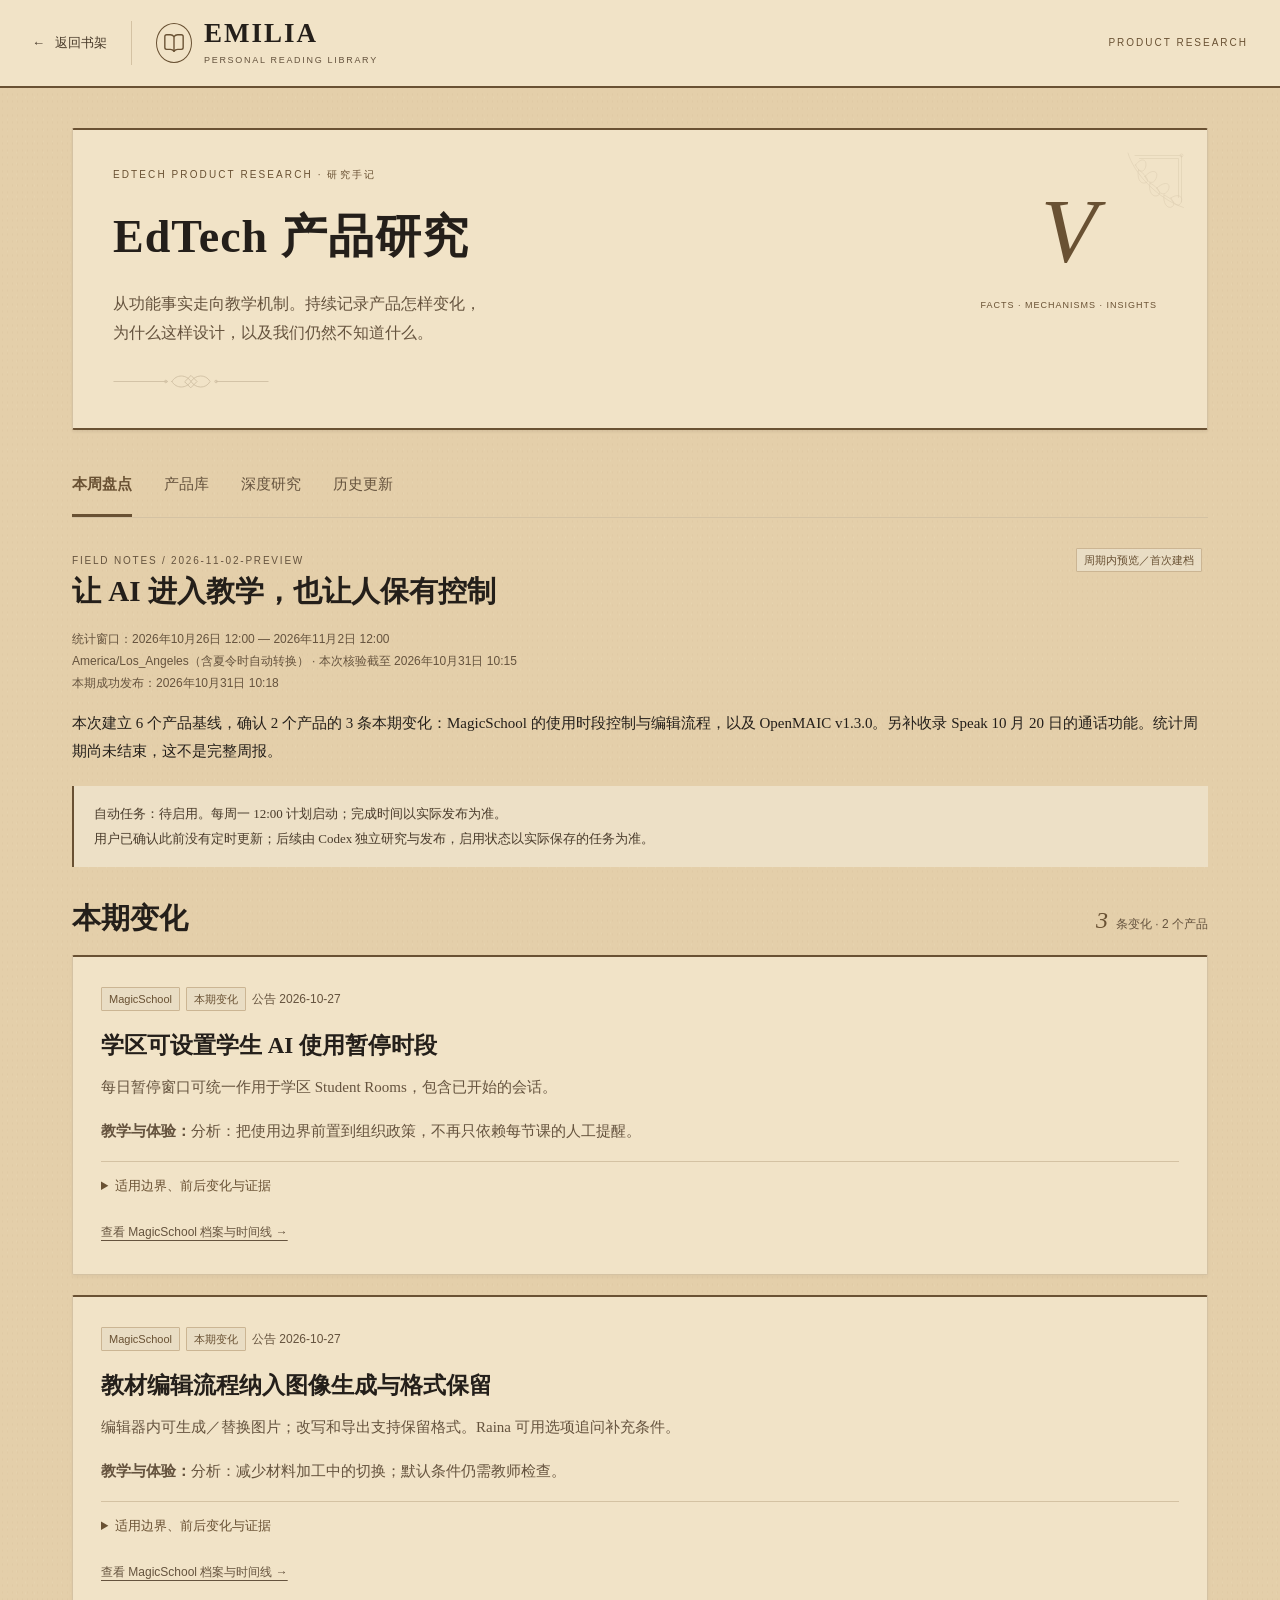
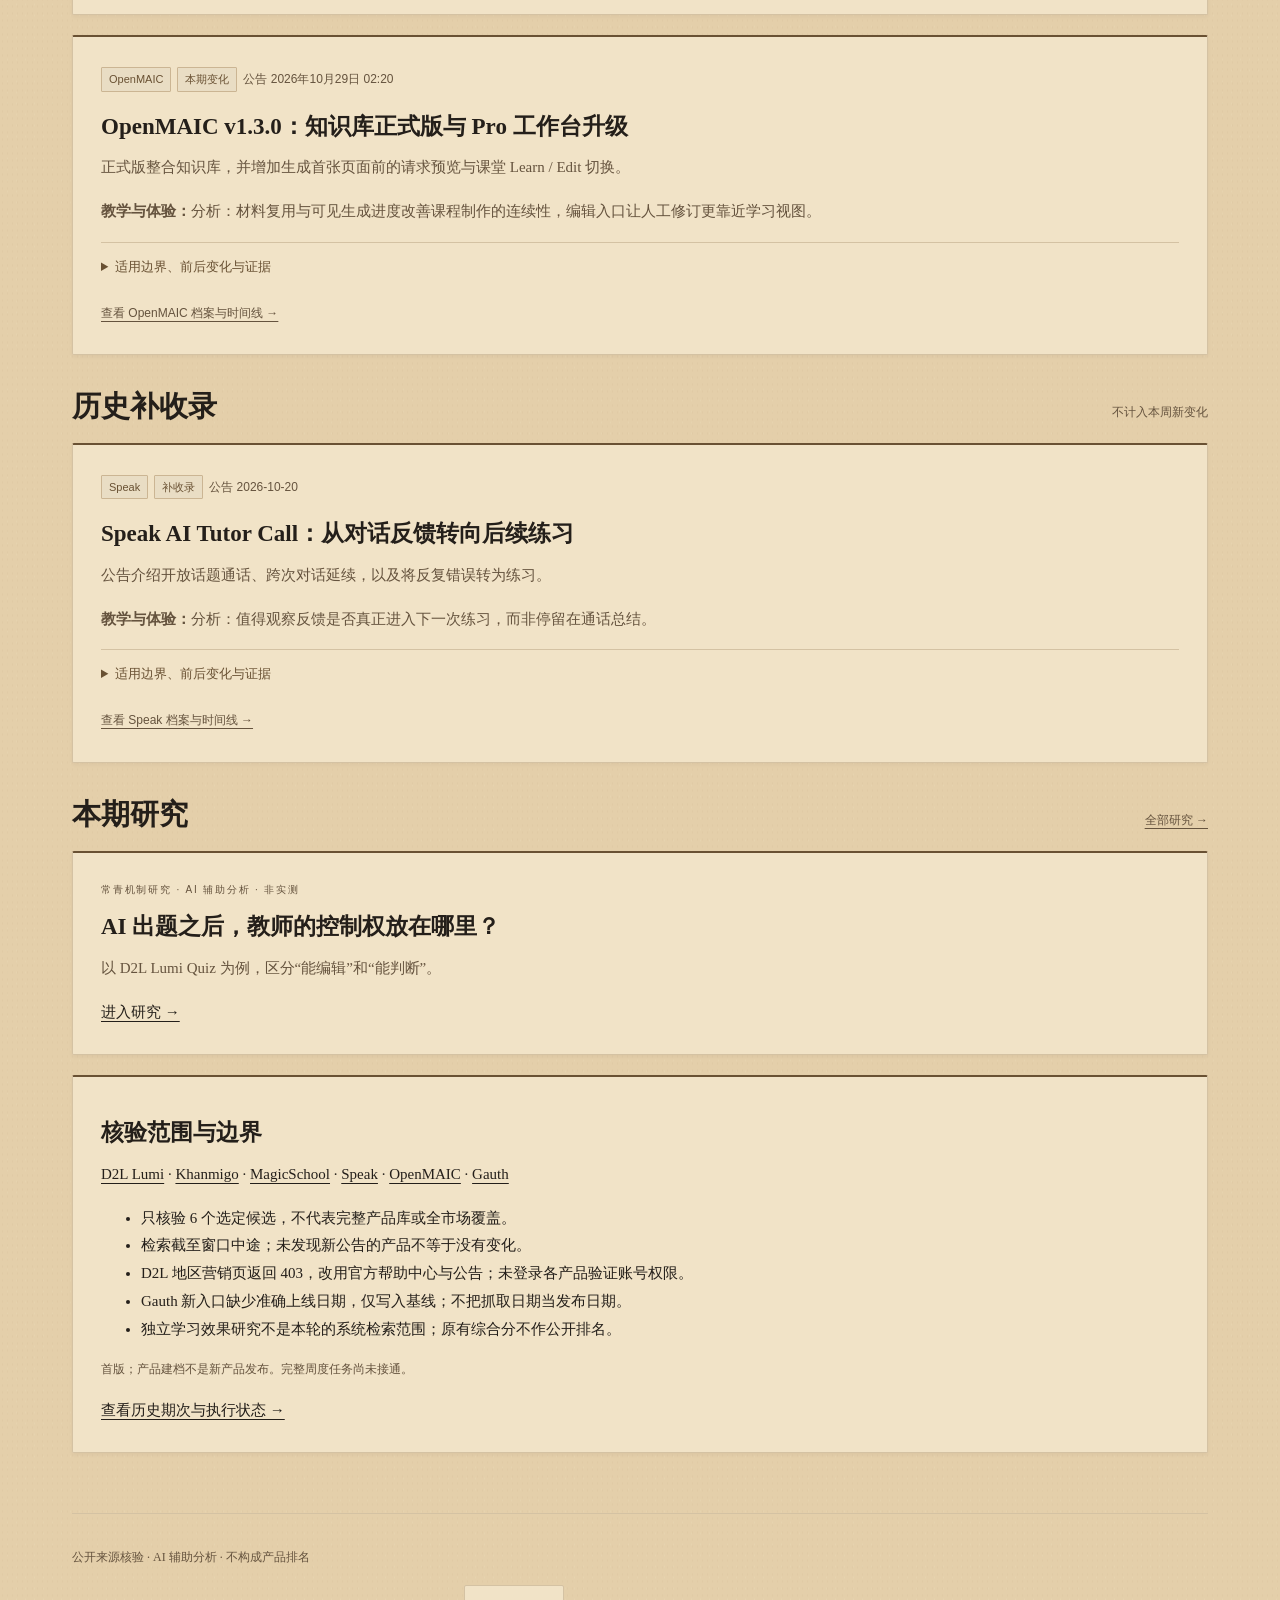
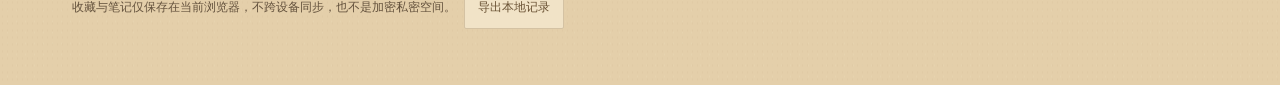
==== commit f5f7df51: "Apply Emilia editorial interiors with bookshelf-only entrance" ====
--- a/edtech-product-research/index.html
+++ b/edtech-product-research/index.html
@@ -1,8 +1,8 @@
 <!doctype html>
 <html lang="zh-CN" data-emilia-theme="research"><head><meta charset="utf-8"><meta name="viewport" content="width=device-width,initial-scale=1"><meta name="theme-color" content="#e4cfaa"><meta name="description" content="有来源的教育产品档案、变化记录与机制分析。"><title>EdTech 产品研究 · 我的阅读站</title><link rel="stylesheet" href="style.css?v=20261101"><script type="module" src="app.js?v=20261101b"></script><!-- Preserve the Emilia kraft theme during content updates. -->
-<link id="emilia-kraft-theme" rel="stylesheet" href="../emilia-kraft.css?v=20261101-paper2">
+<link id="emilia-kraft-theme" rel="stylesheet" href="../emilia-kraft.css?v=20261101-studio1">
 </head>
-<body><a class="skip" href="#main">跳到正文</a><div class="wrap"><header><a class="brand" href="../hub.html"><span class="emilia-bookplate" aria-hidden="true"><svg class="emilia-icon" aria-hidden="true" focusable="false" xmlns="http://www.w3.org/2000/svg" width="24" height="24" viewBox="0 0 24 24" fill="none" stroke="currentColor" stroke-width="1.5" stroke-linecap="round" stroke-linejoin="round" > <path d="M12 5v16" /> <path d="M20.001 19A2 2 0 0022 17V5a2 2 0 00-1.999-2L16 3.002A5 5 0 0012 5a5 5 0 00-4-2H4a2 2 0 00-2 2v12a2 2 0 001.999 2H8a5 5 0 014 2 5 5 0 014-2z" /> </svg> </span><span>我的阅读站<small>THE READING ROOM</small></span></a><a href="../ai-product-tech-practice/">AI 产品技术实践 ↗</a></header>
-<section class="hero"><div class="eyebrow">EDTECH PRODUCT RESEARCH · 研究手记</div><h1>看见变化，<br>理解产品背后的<span>学习。</span></h1><p>从功能事实走向教学机制。持续记录产品怎样变化，<br>为什么这样设计，以及我们仍然不知道什么。</p><div class="hero-index" aria-hidden="true">事实<br>机制<br>判断<span>05 / READING COLLECTION</span></div></section>
+<body><a class="skip" href="#main">跳到正文</a><nav class="emilia-library-bar" aria-label="返回书架"><div class="emilia-library-inner"><a class="emilia-back" href="https://moobaabaa-bot.github.io/ed-tech-opportunity/hub.html"><span aria-hidden="true">←</span> 返回书架</a><div class="emilia-signature"><span class="emilia-bookplate" aria-hidden="true"><svg class="emilia-icon" aria-hidden="true" focusable="false" xmlns="http://www.w3.org/2000/svg" width="24" height="24" viewBox="0 0 24 24" fill="none" stroke="currentColor" stroke-width="1.5" stroke-linecap="round" stroke-linejoin="round" > <path d="M12 5v16" /> <path d="M20.001 19A2 2 0 0022 17V5a2 2 0 00-1.999-2L16 3.002A5 5 0 0012 5a5 5 0 00-4-2H4a2 2 0 00-2 2v12a2 2 0 001.999 2H8a5 5 0 014 2 5 5 0 014-2z" /> </svg> </span><span>EMILIA<small>PERSONAL READING LIBRARY</small></span></div><span class="emilia-volume">PRODUCT RESEARCH</span></div></nav><div class="wrap">
+<section class="hero"><div class="eyebrow">EDTECH PRODUCT RESEARCH · 研究手记</div><h1>EdTech 产品研究</h1><p>从功能事实走向教学机制。持续记录产品怎样变化，<br>为什么这样设计，以及我们仍然不知道什么。</p><div class="hero-index" aria-hidden="true">V<span>FACTS · MECHANISMS · INSIGHTS</span></div></section>
 <nav class="tabs" aria-label="栏目导航"><a href="#weekly">本周盘点</a><a href="#products">产品库</a><a href="#research">深度研究</a><a href="#history">历史更新</a></nav>
 <main id="main" tabindex="-1"><p role="status">正在读取研究资料…</p></main><footer><p>公开来源核验 · AI 辅助分析 · 不构成产品排名</p><p>收藏与笔记仅保存在当前浏览器，不跨设备同步，也不是加密私密空间。<button id="export">导出本地记录</button></p><small id="storage-status" role="status"></small></footer></div></body></html>
--- a/emilia-kraft.css
+++ b/emilia-kraft.css
@@ -152,3 +152,178 @@
  html[data-emilia-theme] :is(.reason,.callout,.feedback,.reflection,.notice,.phd-detail-card){background:transparent!important;color:#222!important}
  html[data-emilia-theme="opportunities"] .rr-page .item-highlight{background:transparent!important;color:#222!important}
 }
+
+/* AI Studio editorial adaptation · Emilia · 2026-11-01
+   Five independent volumes; enter from the unchanged bookshelf.
+   Applied to live content and existing controls; no prototype data or storage. */
+:root[data-emilia-theme]{--ink:#241f1a;--ink-2:#493b2b;--muted:#65533e;--line:#d4c2a3;--line-soft:#ddccae;--line-strong:#b49a75;--editorial-serif:"Songti SC","STSong","Noto Serif CJK SC",Georgia,serif;--editorial-ui:-apple-system,BlinkMacSystemFont,"PingFang SC","Microsoft YaHei",sans-serif}
+html[data-emilia-theme] body{font-family:var(--editorial-serif);line-height:1.85}
+html[data-emilia-theme] :is(button,input,select,.eyebrow,.kicker,.section-label,.meta,.tag,.badge,.tabs,.categories){font-family:var(--editorial-ui)}
+html[data-emilia-theme] :is(button,input,select,textarea,summary){min-height:44px}
+html[data-emilia-theme] :is(button,.button,input,select,textarea,.card,.item-card,.paper,.panel,.toolbar,.aside-card,.stat-item,.hero,.masthead,.page-header){border-radius:2px}
+html[data-emilia-theme] :is(button,a,input,select,textarea,summary):focus-visible{outline:2px solid var(--accent);outline-offset:4px}
+html[data-emilia-theme] :is(h1,h2,h3){font-family:var(--editorial-serif);text-wrap:pretty}
+html[data-emilia-theme] :is(.hero,.page-header,.masthead:not(.emilia-library-bar)){background:var(--paper);box-shadow:0 2px 3px #2d221614;border:1px solid var(--line);border-top:2px solid var(--accent);border-bottom:2px solid var(--accent)}
+html[data-emilia-theme] :is(.hero,.page-header,.masthead)::before{width:70px;height:70px;opacity:.15}
+html[data-emilia-theme] :is(.hero,.page-header,.masthead)::after{margin:22px auto 0;opacity:.25}
+html[data-emilia-theme] :is(.card,.item-card,.paper,.panel){box-shadow:0 2px 4px #2d22160b}
+html[data-emilia-theme] :is(.item-summary,.summary,.article p){font-size:16px;line-height:1.95;color:var(--ink-2)}
+html[data-emilia-theme] :is(.reason,.callout,.item-highlight){border-radius:0;border-left:2px solid var(--accent);line-height:1.9}
+html[data-emilia-theme] :is(.tag,.badge,.category-pill){border-radius:1px}
+html[data-emilia-theme] .emilia-library-bar{display:block;width:100%;margin:0;background:var(--paper);border-bottom:2px solid var(--accent);position:relative;z-index:41}
+html[data-emilia-theme] .emilia-library-inner{max-width:1280px;margin:0 auto;padding:14px 32px;display:flex;align-items:center;gap:24px;min-height:86px}
+html[data-emilia-theme] .emilia-back{display:inline-flex;align-items:center;gap:10px;min-height:44px;padding-right:24px;border-right:1px solid var(--line);text-decoration:none;font:13px/1.5 var(--editorial-ui);color:var(--ink-2);white-space:nowrap}
+html[data-emilia-theme] .emilia-back:hover{color:var(--accent);text-decoration:underline}
+html[data-emilia-theme] .emilia-signature{display:flex;align-items:center;gap:12px;color:var(--ink);font:bold 27px/1.1 Georgia,serif;letter-spacing:2px}
+html[data-emilia-theme] .emilia-signature small{display:block;margin-top:5px;font:9px/1.4 var(--editorial-ui);letter-spacing:1.7px}
+html[data-emilia-theme] .emilia-signature .emilia-bookplate{width:36px;height:40px;border-radius:50%;box-shadow:inset 0 0 0 3px var(--paper)}
+html[data-emilia-theme] .emilia-volume{margin-left:auto;font:10px/1.6 var(--editorial-ui);letter-spacing:2px;color:var(--accent)}
+/* I · The opportunity index */
+html[data-emilia-theme="opportunities"] .container{max-width:1280px;padding:40px 32px 64px 280px}
+html[data-emilia-theme="opportunities"] .sidebar{left:max(32px,calc((100vw - 1280px)/2 + 32px));width:212px;top:124px;bottom:32px;padding:24px 20px 12px 0;border-top:2px solid var(--accent)}
+html[data-emilia-theme="opportunities"] .sidebar .brand{font:21px var(--editorial-serif);margin-bottom:24px}
+html[data-emilia-theme="opportunities"] .sidebar-note{font-size:12px}
+html[data-emilia-theme="opportunities"] .nav-button{border-radius:0;min-height:48px;border-bottom:1px solid var(--line);margin:0;font-size:13px}
+html[data-emilia-theme="opportunities"] .nav-button.active{background:var(--accent);color:var(--on-accent)}
+html[data-emilia-theme="opportunities"] .page-header{padding:30px 36px;margin-bottom:24px}
+html[data-emilia-theme="opportunities"] .page-header h1{font-size:42px;font-weight:600;letter-spacing:2px;color:var(--ink)}
+html[data-emilia-theme="opportunities"] .page-header::after{margin-left:0}
+html[data-emilia-theme="opportunities"] .stats-bar{gap:0;border:1px solid var(--line);background:var(--paper)}
+html[data-emilia-theme="opportunities"] .stat-item{border:0;border-right:1px solid var(--line);box-shadow:none;background:transparent;padding:18px}
+html[data-emilia-theme="opportunities"] .stat-item:last-child{border-right:0}
+html[data-emilia-theme="opportunities"] .stat-item .stat-num{font:italic 30px Georgia;color:var(--accent)!important}
+html[data-emilia-theme="opportunities"] .toolbar{padding:18px;border:1px solid var(--line);background:var(--note-paper)}
+html[data-emilia-theme="opportunities"] .item-card{border-left:3px solid var(--accent);padding:28px 30px}
+html[data-emilia-theme="opportunities"] .item-title{font-size:24px}
+html[data-emilia-theme="opportunities"] .card-top{border-bottom:1px solid var(--line);padding-bottom:12px}
+html[data-emilia-theme="opportunities"] .item-highlight{padding:14px 18px}
+/* II · A weekly gazette */
+html[data-emilia-theme="weekly"] .wrap{max-width:1280px;padding:0 32px}
+html[data-emilia-theme="weekly"] .hero{display:block;text-align:center;padding:28px 36px;margin:40px 0 32px}
+html[data-emilia-theme="weekly"] .hero .eyebrow{text-align:left;border-bottom:1px solid var(--line);padding-bottom:16px;font-size:11px;letter-spacing:2px}
+html[data-emilia-theme="weekly"] .hero h1{font-size:clamp(36px,5vw,62px);letter-spacing:5px;font-weight:600;color:var(--ink);margin:26px 0 12px}
+html[data-emilia-theme="weekly"] .hero .intro{font-style:italic;font-size:15px;line-height:1.9}
+html[data-emilia-theme="weekly"] .hero .intro br{display:none}
+html[data-emilia-theme="weekly"] .issue{border-left:0;border-top:1px solid var(--line);padding:16px 0 0;margin-top:26px;display:flex;align-items:center;justify-content:space-between;gap:20px;text-align:left}
+html[data-emilia-theme="weekly"] .issue>div:first-child{display:flex;align-items:center;gap:16px}
+html[data-emilia-theme="weekly"] .issue-date{font-size:22px;margin:0}
+html[data-emilia-theme="weekly"] .issue>div:last-child{display:flex;align-items:center;gap:12px}
+html[data-emilia-theme="weekly"] .hero::after{display:none}
+html[data-emilia-theme="weekly"] .toolbar{background:var(--note-paper);padding:22px;margin-bottom:32px}
+html[data-emilia-theme="weekly"] .content-layout{display:block}
+html[data-emilia-theme="weekly"] #articles{display:grid;grid-template-columns:repeat(2,minmax(0,1fr));gap:22px}
+html[data-emilia-theme="weekly"] .card{margin:0;border-left:3px solid var(--accent);padding:28px;display:flex;flex-direction:column}
+html[data-emilia-theme="weekly"] .card:first-child{grid-column:1/-1;border-left:1px solid var(--line);border-top:4px solid var(--accent);padding:32px}
+html[data-emilia-theme="weekly"] .card:first-child h3{font-size:32px;line-height:1.55}
+html[data-emilia-theme="weekly"] .card h3{font-size:23px;font-weight:600}
+html[data-emilia-theme="weekly"] .card-top{border-bottom:1px solid var(--line);padding-bottom:12px}
+html[data-emilia-theme="weekly"] .card-bottom{margin-top:auto;padding-top:18px}
+html[data-emilia-theme="weekly"] .card .tags{margin-bottom:18px}
+html[data-emilia-theme="weekly"] .reason{font-size:14px;padding:16px}
+html[data-emilia-theme="weekly"] .content-layout>aside{position:static;display:grid;grid-template-columns:repeat(3,minmax(0,1fr));gap:22px;margin-top:36px}
+html[data-emilia-theme="weekly"] .aside-card{margin:0}
+html[data-emilia-theme="weekly"] .chip[aria-pressed=true]{background:var(--accent);color:var(--on-accent);box-shadow:none}
+/* III · A concept notebook; original paragraph nodes and annotation offsets remain intact */
+html[data-emilia-theme="design"] .site-head{position:relative;top:auto;border-bottom:1px solid var(--line);background:transparent}
+html[data-emilia-theme="design"] .site-head__inner{padding-top:22px;padding-bottom:0}
+html[data-emilia-theme="design"] .brand__title{font-family:var(--editorial-serif);font-size:22px}
+html[data-emilia-theme="design"] .reader__main{background:var(--paper);padding:32px;border:1px solid var(--line);box-shadow:0 2px 4px #2d22160d;min-width:0}
+html[data-emilia-theme="design"] .masthead{padding:24px 0 28px;border-left:0;border-right:0;box-shadow:none;background:transparent}
+html[data-emilia-theme="design"] .masthead__title{font-size:42px;line-height:1.5;color:var(--ink);font-weight:600}
+html[data-emilia-theme="design"] .masthead__no{font-style:italic}
+html[data-emilia-theme="design"] .masthead__standfirst{font-size:19px;font-style:italic;line-height:1.85}
+html[data-emilia-theme="design"] .learning-card{border-radius:0;background:var(--note-paper);padding:24px}
+html[data-emilia-theme="design"] .reader__aside{padding-top:10px}
+html[data-emilia-theme="design"] .toc{background:var(--note-paper);border:1px solid var(--line);border-top:2px solid var(--accent);padding:18px}
+html[data-emilia-theme="design"] .qnav{top:220px;max-height:calc(100vh - 245px)}
+/* IV · A field manual with a persistent chapter index */
+html[data-emilia-theme="practice"] .masthead{max-width:1072px;margin:40px auto 0;padding:30px 36px}
+html[data-emilia-theme="practice"] .masthead h1{color:var(--ink);font-size:46px;font-weight:600}
+html[data-emilia-theme="practice"] .masthead .meta{border-top:1px solid var(--line);padding-top:16px;margin-top:24px}
+html[data-emilia-theme="practice"] .tabs{margin-top:18px}
+html[data-emilia-theme="practice"] .layout{grid-template-columns:230px minmax(0,1fr);gap:26px}
+html[data-emilia-theme="practice"] .side{background:var(--paper);border:1px solid var(--line);border-top:3px solid var(--accent);padding:24px 20px}
+html[data-emilia-theme="practice"] .side nav a{border-bottom:1px solid var(--line);min-height:48px;font-family:var(--editorial-ui)}
+html[data-emilia-theme="practice"] .paper{padding:32px;border-top:2px solid var(--accent)}
+html[data-emilia-theme="practice"] .paper h2{font-size:30px;color:var(--ink)}
+html[data-emilia-theme="practice"] .lead{font-size:24px}
+html[data-emilia-theme="practice"] .section-label{font-size:11px;letter-spacing:1.5px}
+html[data-emilia-theme="practice"] .option:has(input:checked){border-color:var(--accent);background:var(--note-paper)}
+/* V · Product dossiers */
+html[data-emilia-theme="research"] .wrap{max-width:1200px;padding:0 32px}
+html[data-emilia-theme="research"] .hero{margin-top:40px;padding:36px 40px}
+html[data-emilia-theme="research"] .hero h1{font-size:46px;color:var(--ink);font-weight:600;letter-spacing:1px}
+html[data-emilia-theme="research"] .hero p{font-family:var(--editorial-serif);font-size:16px;max-width:65%}
+html[data-emilia-theme="research"] .hero-index{font:italic 92px Georgia;border:0;right:50px;top:48px;text-align:center;padding:0;color:var(--accent);letter-spacing:0}
+html[data-emilia-theme="research"] .hero-index span{font-size:9px;letter-spacing:1px}
+html[data-emilia-theme="research"] .hero::after{margin-left:0}
+html[data-emilia-theme="research"] :is(.card,.panel){padding:28px;border-top:2px solid var(--accent)}
+html[data-emilia-theme="research"] .article{max-width:850px;background:var(--paper);padding:36px 44px;border:1px solid var(--line);border-top:3px solid var(--accent)}
+html[data-emilia-theme="research"] .article h2{font-size:34px}
+html[data-emilia-theme="research"] .facts{background:var(--note-paper);padding:0 20px}
+html[data-emilia-theme="research"] .filters{padding:20px;background:var(--note-paper);border:1px solid var(--line)}
+/* Responsive pages keep one entrance and the existing in-volume controls. */
+@media(max-width:900px){
+ html[data-emilia-theme] .emilia-volume{display:none}
+ html[data-emilia-theme="opportunities"] .container{padding:28px 24px}
+ html[data-emilia-theme="opportunities"] .sidebar{position:static;width:auto;padding:0;border:0;margin:0 0 24px}
+ html[data-emilia-theme="opportunities"] .sidebar .brand{display:none}
+ html[data-emilia-theme="opportunities"] .sidebar nav{flex-wrap:wrap;overflow:visible}
+ html[data-emilia-theme="opportunities"] .nav-button{width:auto;padding:10px 14px;border:1px solid var(--line)}
+ html[data-emilia-theme="weekly"] .content-layout>aside{grid-template-columns:1fr}
+ html[data-emilia-theme="research"] .hero-index{display:none}
+ html[data-emilia-theme="research"] .hero p{max-width:none}
+}
+@media(max-width:760px){
+ html[data-emilia-theme] .emilia-library-inner{padding:12px 18px;gap:16px;min-height:76px}
+ html[data-emilia-theme] .emilia-back{padding-right:16px;font-size:12px;gap:6px}
+ html[data-emilia-theme] .emilia-signature{font-size:23px;gap:9px}
+ html[data-emilia-theme] .emilia-signature small{font-size:8px;letter-spacing:1px}
+ html[data-emilia-theme] .emilia-signature .emilia-bookplate{display:none}
+ html[data-emilia-theme] :is(.hero,.page-header,.masthead)::before{width:48px;height:48px}
+ html[data-emilia-theme="weekly"] .wrap,html[data-emilia-theme="research"] .wrap{padding:0 16px}
+ html[data-emilia-theme="weekly"] .hero{margin:24px 0;padding:22px 18px}
+ html[data-emilia-theme="weekly"] .hero h1{font-size:38px;letter-spacing:3px}
+ html[data-emilia-theme="weekly"] .hero .eyebrow{font-size:9px;letter-spacing:1px;padding-right:20px}
+ html[data-emilia-theme="weekly"] .issue,html[data-emilia-theme="weekly"] .issue>div:last-child{display:block}
+ html[data-emilia-theme="weekly"] .issue>div:last-child{margin-top:12px}
+ html[data-emilia-theme="weekly"] .issue small{display:inline}
+ html[data-emilia-theme="weekly"] #articles{grid-template-columns:1fr;gap:18px}
+ html[data-emilia-theme="weekly"] .card,html[data-emilia-theme="weekly"] .card:first-child{padding:22px 20px;grid-column:auto}
+ html[data-emilia-theme="weekly"] .card:first-child h3{font-size:25px}
+ html[data-emilia-theme="weekly"] .card h3{font-size:22px}
+ html[data-emilia-theme="weekly"] .toolbar{padding:16px}
+ html[data-emilia-theme="opportunities"] .container{padding:24px 16px}
+ html[data-emilia-theme="opportunities"] .page-header{padding:24px}
+ html[data-emilia-theme="opportunities"] .page-header h1{font-size:30px;letter-spacing:1px}
+ html[data-emilia-theme="opportunities"] .page-header .subtitle{font-size:15px}
+ html[data-emilia-theme="opportunities"] .stats-bar{grid-template-columns:repeat(2,minmax(0,1fr))}
+ html[data-emilia-theme="opportunities"] .stat-item{padding:14px;display:block}
+ html[data-emilia-theme="opportunities"] .item-card{padding:22px 20px}
+ html[data-emilia-theme="opportunities"] .item-title{font-size:22px}
+ html[data-emilia-theme="opportunities"] .toolbar{padding:14px}
+ html[data-emilia-theme="design"] .reader__main{padding:20px 18px}
+ html[data-emilia-theme="design"] .masthead{padding:20px 0}
+ html[data-emilia-theme="design"] .masthead__title{font-size:32px}
+ html[data-emilia-theme="design"] .learning-card{padding:18px}
+ html[data-emilia-theme="design"] .qnav{top:0;max-height:100dvh}
+ html[data-emilia-theme="practice"] .masthead{margin:24px 16px 0;padding:24px}
+ html[data-emilia-theme="practice"] .masthead h1{font-size:32px}
+ html[data-emilia-theme="practice"] .layout{display:block}
+ html[data-emilia-theme="practice"] .side{padding:12px 16px}
+ html[data-emilia-theme="practice"] .side nav{display:grid;grid-template-columns:repeat(2,minmax(0,1fr));gap:4px 12px}
+ html[data-emilia-theme="practice"] .side nav a{font-size:12px}
+ html[data-emilia-theme="practice"] .paper{padding:24px 20px}
+ html[data-emilia-theme="practice"] .paper h2{font-size:26px}
+ html[data-emilia-theme="research"] .hero{margin-top:24px;padding:28px 24px}
+ html[data-emilia-theme="research"] .hero h1{font-size:34px}
+ html[data-emilia-theme="research"] .hero p br{display:none}
+ html[data-emilia-theme="research"] :is(.card,.panel){padding:22px}
+ html[data-emilia-theme="research"] .article{padding:26px 20px}
+ html[data-emilia-theme="research"] .article h2{font-size:28px}
+ html[data-emilia-theme="research"] .filters{padding:16px}
+}
+@media print{html[data-emilia-theme] .emilia-library-bar{display:none}html[data-emilia-theme] :is(.reader__main,.article){box-shadow:none;border:0}html[data-emilia-theme="weekly"] #articles{display:block}}
+
+/* Programmatic route focus should not frame the entire reading canvas. */
+html[data-emilia-theme] main[tabindex="-1"]:focus{outline:none}
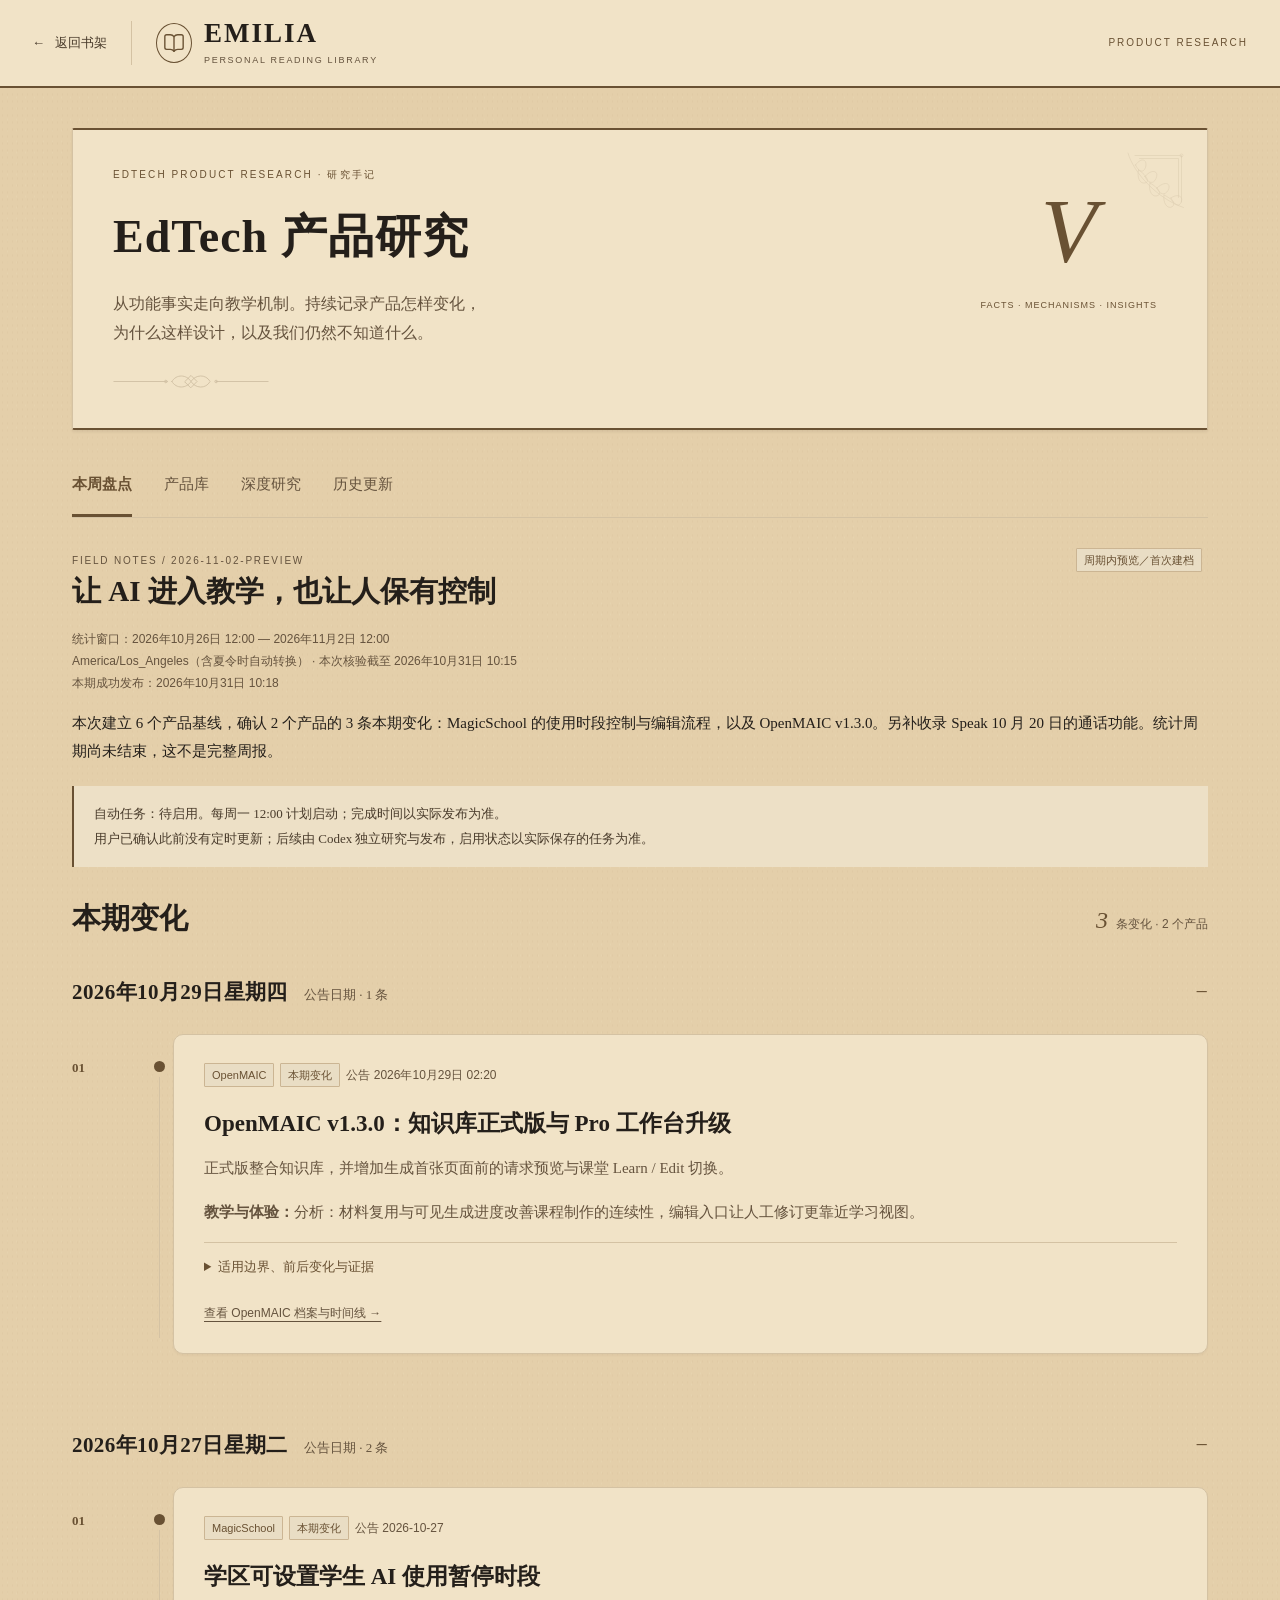
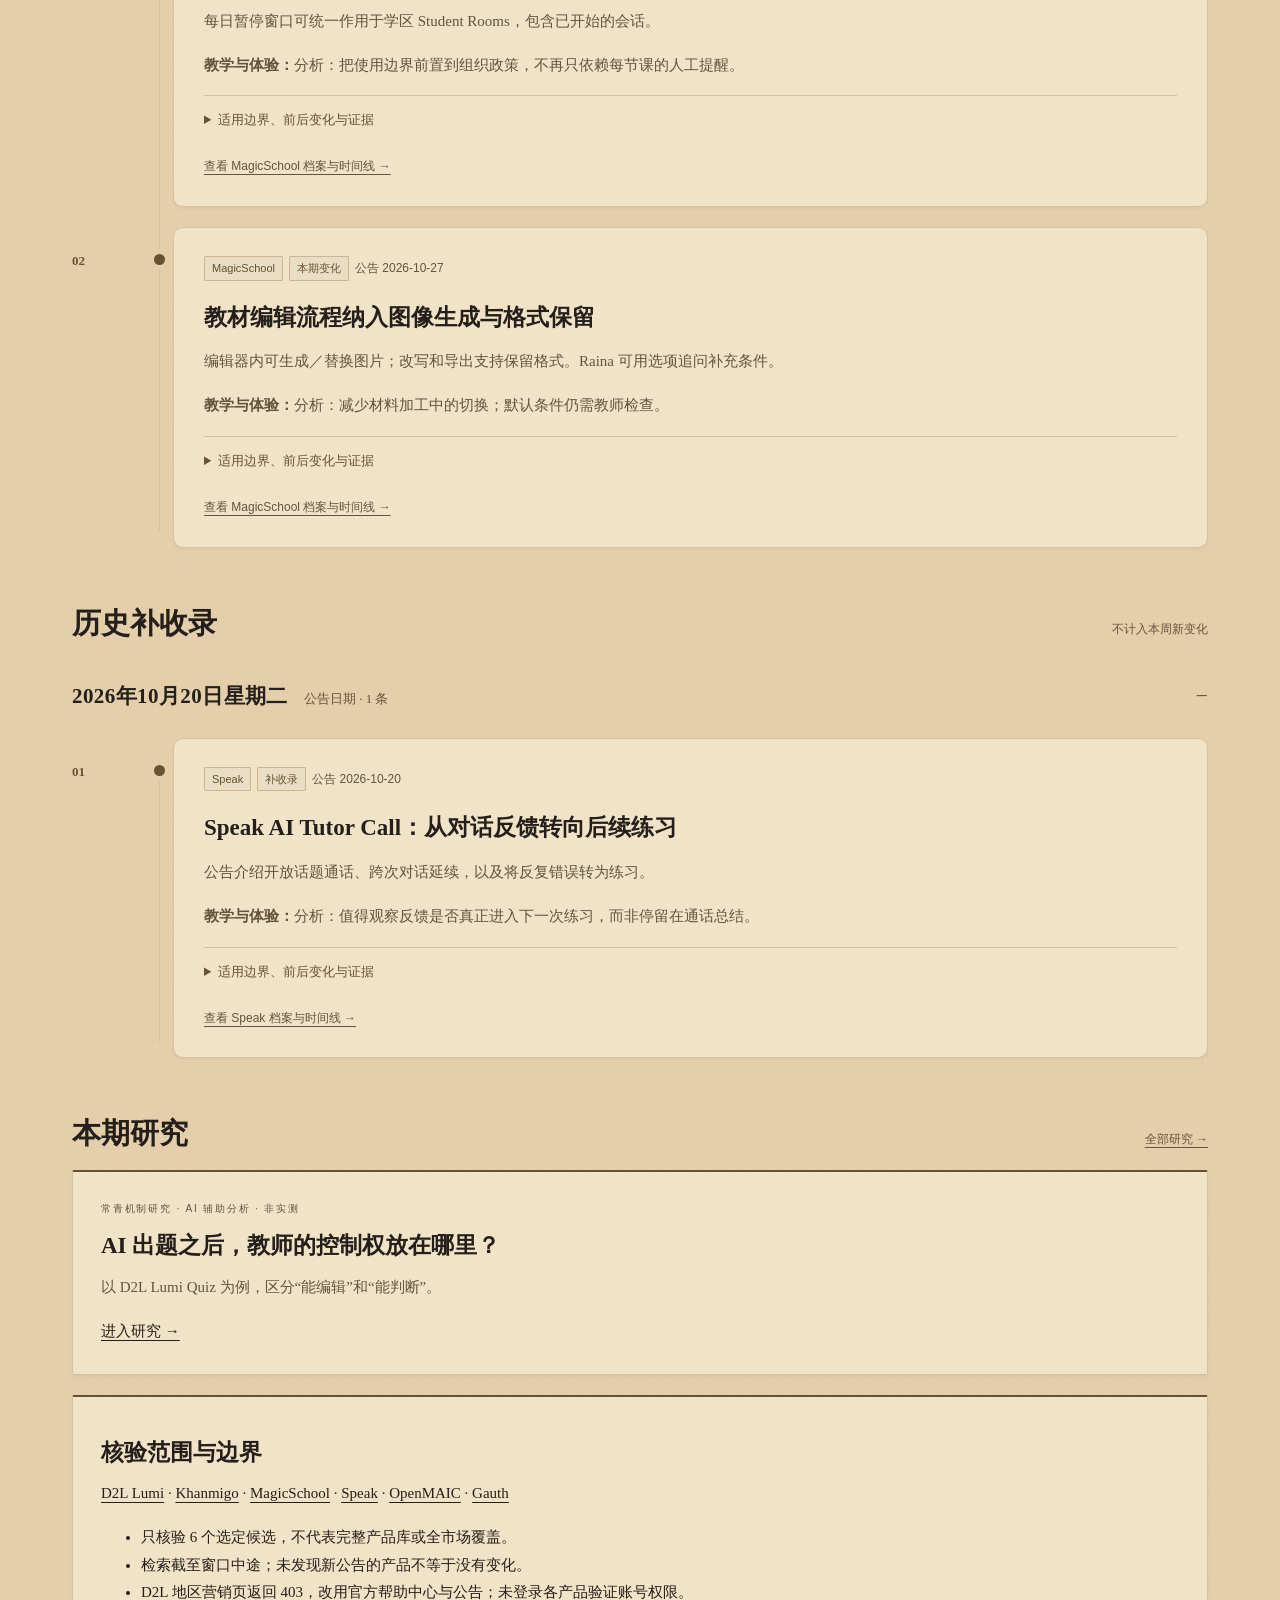
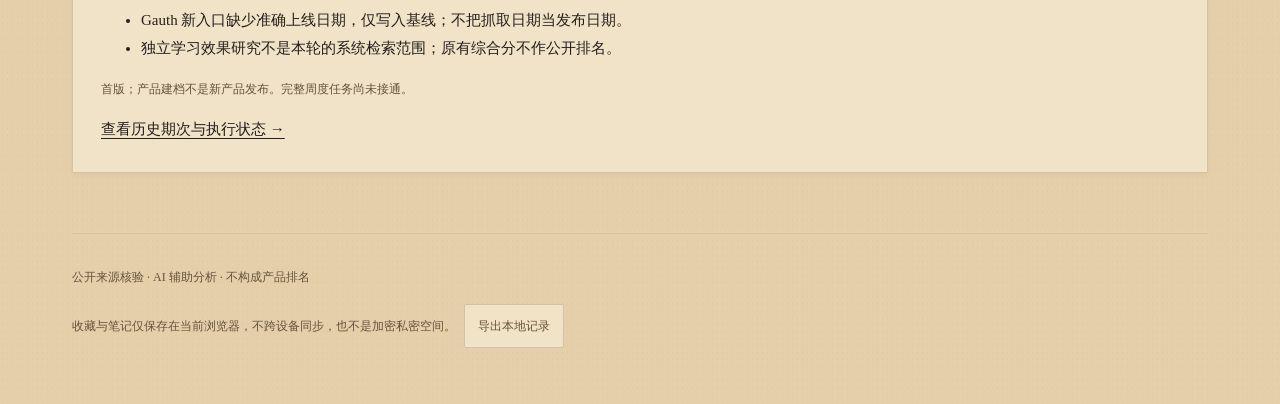
==== commit 53e489ef: "Present scheduled reading sections as dated timelines" ====
--- a/edtech-product-research/index.html
+++ b/edtech-product-research/index.html
@@ -1,6 +1,7 @@
 <!doctype html>
-<html lang="zh-CN" data-emilia-theme="research"><head><meta charset="utf-8"><meta name="viewport" content="width=device-width,initial-scale=1"><meta name="theme-color" content="#e4cfaa"><meta name="description" content="有来源的教育产品档案、变化记录与机制分析。"><title>EdTech 产品研究 · 我的阅读站</title><link rel="stylesheet" href="style.css?v=20261101"><script type="module" src="app.js?v=20261101b"></script><!-- Preserve the Emilia kraft theme during content updates. -->
-<link id="emilia-kraft-theme" rel="stylesheet" href="../emilia-kraft.css?v=20261101-studio1">
+<html lang="zh-CN" data-emilia-theme="research"><head><meta charset="utf-8"><meta name="viewport" content="width=device-width,initial-scale=1"><meta name="theme-color" content="#e4cfaa"><meta name="description" content="有来源的教育产品档案、变化记录与机制分析。"><title>EdTech 产品研究 · 我的阅读站</title><link rel="stylesheet" href="style.css?v=20261101"><script type="module" src="app.js?v=20261103-timeline1"></script><!-- Preserve the Emilia kraft theme during content updates. -->
+<link id="emilia-kraft-theme" rel="stylesheet" href="../emilia-kraft.css?v=20261103-timeline1">
+<script src="../emilia-timeline.js?v=20261103-timeline1"></script>
 </head>
 <body><a class="skip" href="#main">跳到正文</a><nav class="emilia-library-bar" aria-label="返回书架"><div class="emilia-library-inner"><a class="emilia-back" href="https://moobaabaa-bot.github.io/ed-tech-opportunity/hub.html"><span aria-hidden="true">←</span> 返回书架</a><div class="emilia-signature"><span class="emilia-bookplate" aria-hidden="true"><svg class="emilia-icon" aria-hidden="true" focusable="false" xmlns="http://www.w3.org/2000/svg" width="24" height="24" viewBox="0 0 24 24" fill="none" stroke="currentColor" stroke-width="1.5" stroke-linecap="round" stroke-linejoin="round" > <path d="M12 5v16" /> <path d="M20.001 19A2 2 0 0022 17V5a2 2 0 00-1.999-2L16 3.002A5 5 0 0012 5a5 5 0 00-4-2H4a2 2 0 00-2 2v12a2 2 0 001.999 2H8a5 5 0 014 2 5 5 0 014-2z" /> </svg> </span><span>EMILIA<small>PERSONAL READING LIBRARY</small></span></div><span class="emilia-volume">PRODUCT RESEARCH</span></div></nav><div class="wrap">
 <section class="hero"><div class="eyebrow">EDTECH PRODUCT RESEARCH · 研究手记</div><h1>EdTech 产品研究</h1><p>从功能事实走向教学机制。持续记录产品怎样变化，<br>为什么这样设计，以及我们仍然不知道什么。</p><div class="hero-index" aria-hidden="true">V<span>FACTS · MECHANISMS · INSIGHTS</span></div></section>
--- a/emilia-kraft.css
+++ b/emilia-kraft.css
@@ -327,3 +327,47 @@
 
 /* Programmatic route focus should not frame the entire reading canvas. */
 html[data-emilia-theme] main[tabindex="-1"]:focus{outline:none}
+
+/* Emilia timeline · 2026-11-03. Structure only; colors inherit each volume. */
+html[data-emilia-theme] .chronicle{display:block;min-width:0}
+html[data-emilia-theme] .chronicle-day{border:0;padding:0;margin:0 0 34px;background:none;box-shadow:none}
+html[data-emilia-theme] .chronicle-day>summary{display:flex;align-items:baseline;gap:16px;flex-wrap:wrap;list-style:none;cursor:pointer;padding:18px 0 22px;border:0;color:var(--ink);min-height:44px}
+html[data-emilia-theme] .chronicle-day>summary::before{display:none}
+html[data-emilia-theme] .chronicle-day>summary::-webkit-details-marker{display:none}
+html[data-emilia-theme] .chronicle-day>summary::after{content:'−';margin-left:auto;color:var(--accent);font:22px Georgia,serif}
+html[data-emilia-theme] .chronicle-day:not([open])>summary::after{content:'+'}
+html[data-emilia-theme] .chronicle-date{font-size:21px;font-weight:700;letter-spacing:.02em}
+html[data-emilia-theme] .chronicle-count{color:var(--muted);font-size:13px;font-weight:400}
+html[data-emilia-theme] .chronicle-entry{position:relative;display:grid;grid-template-columns:76px minmax(0,1fr);gap:25px;padding:0 0 20px}
+html[data-emilia-theme] .chronicle-entry::before{content:'';position:absolute;left:87px;top:28px;bottom:-28px;width:1px;background:var(--line)}
+html[data-emilia-theme] .chronicle-entry:last-child::before{bottom:36px}
+html[data-emilia-theme] .chronicle-entry::after{content:'';position:absolute;left:82px;top:27px;width:11px;height:11px;border-radius:50%;background:var(--accent);box-shadow:0 0 0 5px var(--bg)}
+html[data-emilia-theme] .chronicle-stamp{padding-top:24px;text-align:left;color:var(--accent);font-size:13px;font-weight:600;font-variant-numeric:tabular-nums;line-height:1.5;overflow-wrap:anywhere}
+html[data-emilia-theme] .chronicle-content{min-width:0}
+html[data-emilia-theme] .chronicle-content :is(.card,.item-card,.panel,.concept-card){margin:0;padding:26px 30px;border:1px solid var(--line);border-radius:10px;background:var(--paper);box-shadow:0 2px 2px rgb(53 43 32 / 3%);min-width:0}
+html[data-emilia-theme] .chronicle-content :is(h3,.item-title){font-size:23px;line-height:1.6;margin:12px 0;color:var(--ink)}
+html[data-emilia-theme] .chronicle-content p{line-height:1.85}
+html[data-emilia-theme="weekly"] #articles{display:block}
+html[data-emilia-theme="weekly"] .chronicle .card:first-child h3{font-size:23px}
+html[data-emilia-theme="weekly"] .chronicle .card:first-child{grid-column:auto;border-top:1px solid var(--line);background:var(--paper)}
+html[data-emilia-theme="opportunities"] .chronicle .timeline-row{display:block;margin:0;padding:0}
+html[data-emilia-theme="opportunities"] .chronicle .timeline-row::before,html[data-emilia-theme="opportunities"] .chronicle .timeline-row::after{display:none}
+html[data-emilia-theme="opportunities"] .chronicle .timeline-gutter{display:none}
+html[data-emilia-theme="design"] .concept-card .concept-meta{display:flex;gap:12px;flex-wrap:wrap;color:var(--muted);font-size:13px}
+html[data-emilia-theme="design"] .concept-card .concept-en{font-size:14px;color:var(--muted);margin-top:0}
+html[data-emilia-theme="design"] .concept-card .concept-action{display:flex;align-items:center;gap:14px;flex-wrap:wrap;border-top:1px solid var(--line-soft);padding-top:16px;margin-top:18px;font-size:14px;color:var(--accent)}
+html[data-emilia-theme="design"] .concept-card a{color:var(--accent)}
+@media(max-width:640px){
+ html[data-emilia-theme] .chronicle-day{margin-bottom:18px}
+ html[data-emilia-theme] .chronicle-day>summary{gap:6px 12px;padding:16px 0}
+ html[data-emilia-theme] .chronicle-date{font-size:17px}
+ html[data-emilia-theme] .chronicle-count{font-size:12px}
+ html[data-emilia-theme] .chronicle-entry{grid-template-columns:minmax(0,1fr);gap:8px;padding-left:20px;padding-bottom:18px}
+ html[data-emilia-theme] .chronicle-entry::before{left:4px;top:8px;bottom:-8px}
+ html[data-emilia-theme] .chronicle-entry::after{left:0;top:6px;width:9px;height:9px;box-shadow:0 0 0 3px var(--bg)}
+ html[data-emilia-theme] .chronicle-entry:last-child::before{bottom:20px}
+ html[data-emilia-theme] .chronicle-stamp{padding-top:0;font-size:12px}
+ html[data-emilia-theme] .chronicle-content :is(.card,.item-card,.panel,.concept-card){padding:20px 18px}
+ html[data-emilia-theme] .chronicle-content :is(h3,.item-title),html[data-emilia-theme="weekly"] .chronicle .card:first-child h3{font-size:20px}
+}
+@media print{html[data-emilia-theme] .chronicle-day>summary::after{display:none}}
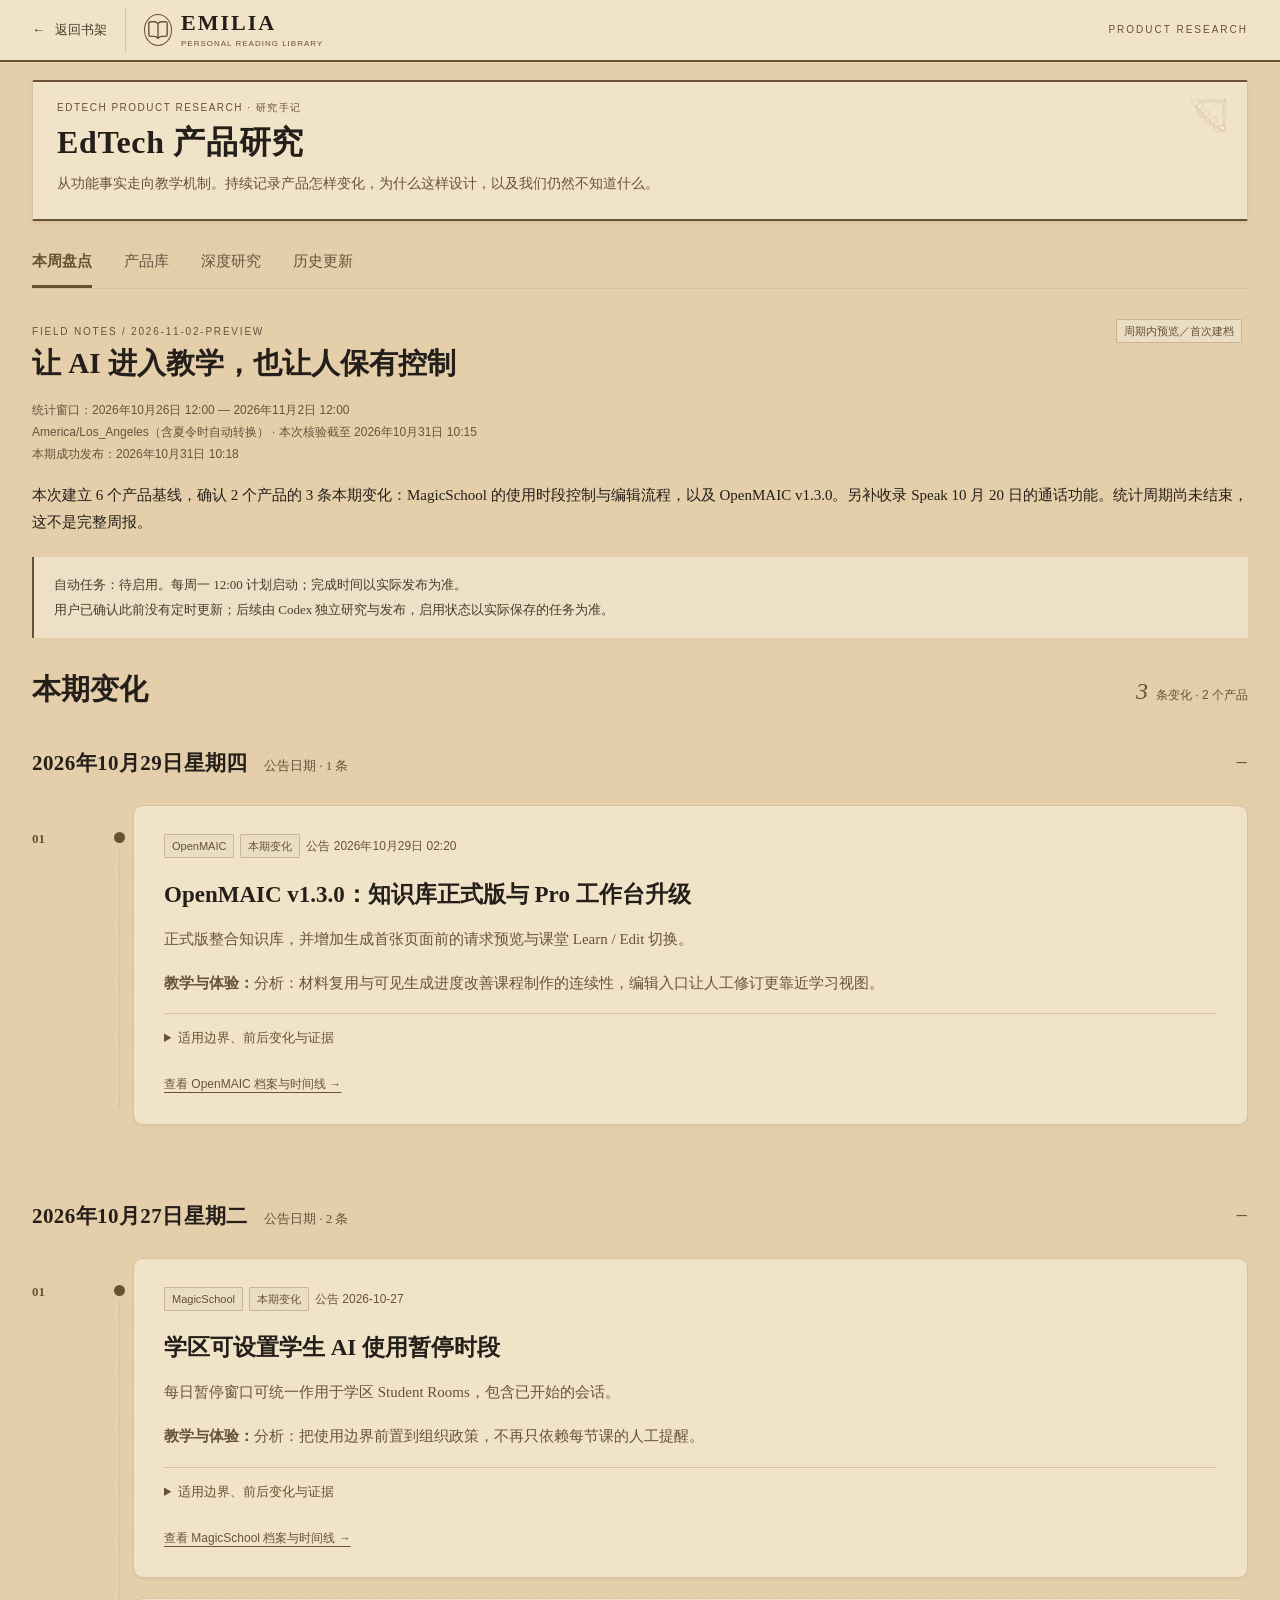
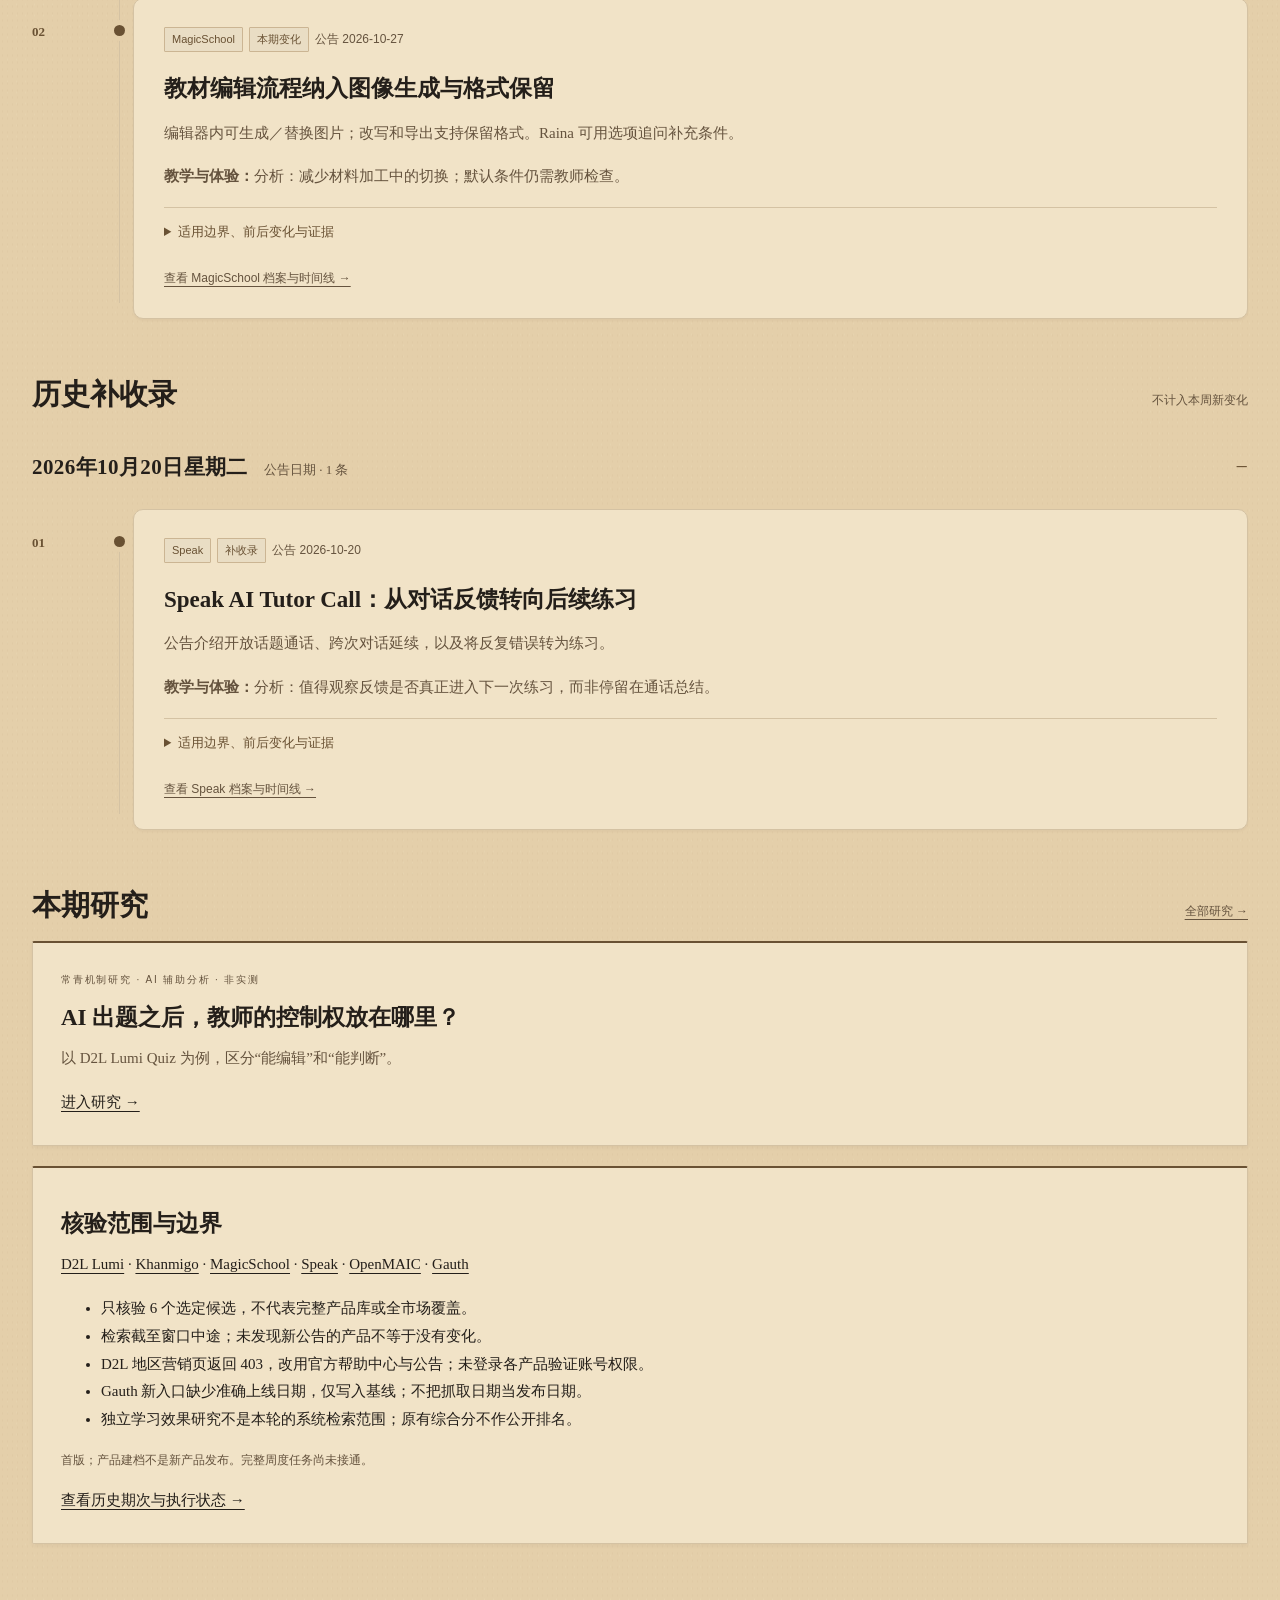
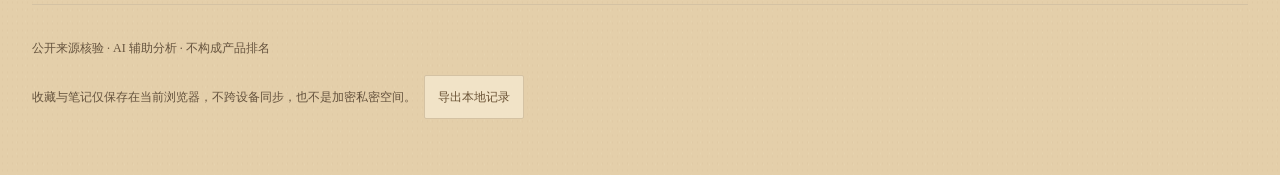
==== commit 5097a28e: "Unify compact headers across Emilia reading volumes" ====
--- a/edtech-product-research/index.html
+++ b/edtech-product-research/index.html
@@ -1,9 +1,9 @@
 <!doctype html>
 <html lang="zh-CN" data-emilia-theme="research"><head><meta charset="utf-8"><meta name="viewport" content="width=device-width,initial-scale=1"><meta name="theme-color" content="#e4cfaa"><meta name="description" content="有来源的教育产品档案、变化记录与机制分析。"><title>EdTech 产品研究 · 我的阅读站</title><link rel="stylesheet" href="style.css?v=20261101"><script type="module" src="app.js?v=20261103-timeline1"></script><!-- Preserve the Emilia kraft theme during content updates. -->
-<link id="emilia-kraft-theme" rel="stylesheet" href="../emilia-kraft.css?v=20261103-timeline1">
+<link id="emilia-kraft-theme" rel="stylesheet" href="../emilia-kraft.css?v=20261103-compact1">
 <script src="../emilia-timeline.js?v=20261103-timeline1"></script>
 </head>
 <body><a class="skip" href="#main">跳到正文</a><nav class="emilia-library-bar" aria-label="返回书架"><div class="emilia-library-inner"><a class="emilia-back" href="https://moobaabaa-bot.github.io/ed-tech-opportunity/hub.html"><span aria-hidden="true">←</span> 返回书架</a><div class="emilia-signature"><span class="emilia-bookplate" aria-hidden="true"><svg class="emilia-icon" aria-hidden="true" focusable="false" xmlns="http://www.w3.org/2000/svg" width="24" height="24" viewBox="0 0 24 24" fill="none" stroke="currentColor" stroke-width="1.5" stroke-linecap="round" stroke-linejoin="round" > <path d="M12 5v16" /> <path d="M20.001 19A2 2 0 0022 17V5a2 2 0 00-1.999-2L16 3.002A5 5 0 0012 5a5 5 0 00-4-2H4a2 2 0 00-2 2v12a2 2 0 001.999 2H8a5 5 0 014 2 5 5 0 014-2z" /> </svg> </span><span>EMILIA<small>PERSONAL READING LIBRARY</small></span></div><span class="emilia-volume">PRODUCT RESEARCH</span></div></nav><div class="wrap">
-<section class="hero"><div class="eyebrow">EDTECH PRODUCT RESEARCH · 研究手记</div><h1>EdTech 产品研究</h1><p>从功能事实走向教学机制。持续记录产品怎样变化，<br>为什么这样设计，以及我们仍然不知道什么。</p><div class="hero-index" aria-hidden="true">V<span>FACTS · MECHANISMS · INSIGHTS</span></div></section>
+<section class="hero emilia-compact-header"><div class="eyebrow">EDTECH PRODUCT RESEARCH · 研究手记</div><h1>EdTech 产品研究</h1><p>从功能事实走向教学机制。持续记录产品怎样变化，<br>为什么这样设计，以及我们仍然不知道什么。</p><div class="hero-index" aria-hidden="true">V<span>FACTS · MECHANISMS · INSIGHTS</span></div></section>
 <nav class="tabs" aria-label="栏目导航"><a href="#weekly">本周盘点</a><a href="#products">产品库</a><a href="#research">深度研究</a><a href="#history">历史更新</a></nav>
 <main id="main" tabindex="-1"><p role="status">正在读取研究资料…</p></main><footer><p>公开来源核验 · AI 辅助分析 · 不构成产品排名</p><p>收藏与笔记仅保存在当前浏览器，不跨设备同步，也不是加密私密空间。<button id="export">导出本地记录</button></p><small id="storage-status" role="status"></small></footer></div></body></html>
--- a/emilia-kraft.css
+++ b/emilia-kraft.css
@@ -371,3 +371,90 @@
  html[data-emilia-theme] .chronicle-content :is(h3,.item-title),html[data-emilia-theme="weekly"] .chronicle .card:first-child h3{font-size:20px}
 }
 @media print{html[data-emilia-theme] .chronicle-day>summary::after{display:none}}
+
+/* Compact volume headers · reviewed 2026-11-03. Keep palette and reading content. */
+html[data-emilia-theme] .emilia-library-inner{min-height:60px;padding:8px 32px;gap:18px}
+html[data-emilia-theme] .emilia-signature{font-size:22px;gap:9px}
+html[data-emilia-theme] .emilia-signature small{font-size:8px;margin-top:3px;letter-spacing:1px}
+html[data-emilia-theme] .emilia-signature .emilia-bookplate{width:28px;height:32px}
+html[data-emilia-theme] .emilia-back{padding-right:18px}
+html[data-emilia-theme] .emilia-compact-header{display:block;position:relative;text-align:left;padding:18px 24px;margin:18px 0 16px;border-top:2px solid var(--accent);border-bottom:1px solid var(--line);background-color:var(--paper);box-shadow:none}
+html[data-emilia-theme] .emilia-compact-header::after{display:none}
+html[data-emilia-theme] .emilia-compact-header::before{width:44px;height:44px;top:12px;right:16px;opacity:.4}
+html[data-emilia-theme] .emilia-compact-header :is(h1,.brand__title){font-family:var(--editorial-serif);font-size:32px;font-weight:600;line-height:1.35;letter-spacing:.02em;text-align:left;color:var(--ink);margin:6px 0 8px}
+html[data-emilia-theme] .emilia-compact-header :is(.eyebrow,.brand__sub){font:10px/1.5 var(--editorial-ui);letter-spacing:1.5px;border:0;padding:0;margin:0 48px 6px 0;text-align:left;color:var(--accent)}
+html[data-emilia-theme] .emilia-compact-header :is(.intro,.subtitle),html[data-emilia-theme="research"] .emilia-compact-header>p{font-size:14px;line-height:1.65;font-style:normal;font-weight:400;margin:6px 0;max-width:none}
+html[data-emilia-theme] .emilia-compact-header br{display:none}
+html[data-emilia-theme] .emilia-compact-header .updated{font-size:12px;line-height:1.6;margin-top:8px}
+html[data-emilia-theme="opportunities"] .emilia-compact-header p.subtitle{font-size:12px;line-height:1.65;margin:8px 0 0}
+html[data-emilia-theme="weekly"] .emilia-compact-header .issue{padding-top:10px;margin-top:10px;gap:12px;flex-wrap:wrap}
+html[data-emilia-theme="weekly"] .emilia-compact-header .issue-date{font-size:16px;line-height:1.5}
+html[data-emilia-theme="weekly"] .emilia-compact-header .issue :is(p,small,.issue-label){font-size:12px;margin:0}
+html[data-emilia-theme="practice"] .emilia-compact-header .english{font-size:11px;line-height:1.5;margin:0 0 6px;letter-spacing:.5px}
+html[data-emilia-theme="practice"] .emilia-compact-header .meta{padding-top:10px;margin-top:10px;gap:6px 18px;font-size:12px}
+html[data-emilia-theme="practice"] .emilia-compact-header .emilia-inline-mark{display:none}
+html[data-emilia-theme="research"] .emilia-compact-header .hero-index{display:none}
+/* Use the same page edges for every volume, including opportunity filters. */
+html[data-emilia-theme="opportunities"] .container{max-width:1280px;padding:0 32px 48px}
+html[data-emilia-theme="opportunities"] .sidebar{position:static;inset:auto;width:auto;padding:0;margin:0 0 12px;border:0}
+html[data-emilia-theme="opportunities"] .sidebar :is(.brand,.side-label,.sidebar-note){display:none}
+html[data-emilia-theme="opportunities"] .sidebar nav{display:flex;gap:6px;flex-wrap:wrap}
+html[data-emilia-theme="opportunities"] .nav-button{width:auto;min-height:40px;padding:8px 12px;border:1px solid var(--line);gap:10px}
+html[data-emilia-theme="opportunities"] .stats-bar{margin-bottom:12px}
+html[data-emilia-theme="opportunities"] .stat-item{padding:10px 16px;display:flex;align-items:baseline;gap:10px}
+html[data-emilia-theme="opportunities"] .stat-item .stat-num{font-size:24px}
+html[data-emilia-theme="opportunities"] .toolbar{padding:12px;margin-bottom:16px}
+html[data-emilia-theme="weekly"] .toolbar{padding:14px 18px;margin-bottom:20px}
+html[data-emilia-theme="weekly"] .categories{margin-top:12px;padding-top:12px}
+html[data-emilia-theme="research"] .wrap{max-width:1280px;padding:0 32px}
+html[data-emilia-theme="research"] .tabs{margin:0 0 20px}
+html[data-emilia-theme="research"] .tabs a{padding-top:10px;padding-bottom:10px}
+html[data-emilia-theme="practice"] .emilia-compact-header{max-width:1216px;margin:18px auto 12px}
+html[data-emilia-theme="practice"] :is(main,.tabs){max-width:1280px;padding-left:32px;padding-right:32px}
+html[data-emilia-theme="practice"] .tabs{margin:0 auto 16px}
+html[data-emilia-theme="practice"] .tabs a{padding-top:10px;padding-bottom:10px}
+html[data-emilia-theme="practice"] .message:empty{display:none}
+/* Daily concepts retain their local navigation and unmodified article bodies. */
+html[data-emilia-theme="design"] .site-head.emilia-compact-header{width:calc(100% - 64px);max-width:1216px;margin:18px auto 12px;padding-bottom:0}
+html[data-emilia-theme="design"] .site-head__inner{display:flex;flex-wrap:wrap;padding:0;min-height:0;gap:0 20px}
+html[data-emilia-theme="design"] .brand{order:0;flex-basis:100%}
+html[data-emilia-theme="design"] .brand__seal{display:none}
+html[data-emilia-theme="design"] .brand__mark>div{display:flex;flex-direction:column}
+html[data-emilia-theme="design"] .brand__sub{order:-1;display:block}
+html[data-emilia-theme="design"] .head-status{order:1;flex-basis:100%;padding:0;margin:0 0 6px;text-align:left;align-self:auto;font-size:12px}
+html[data-emilia-theme="design"] .head-status__prog{margin-left:12px}
+html[data-emilia-theme="design"] .site-head .tabs{order:2;flex-basis:100%;margin:0;min-height:44px}
+html[data-emilia-theme="design"] main{max-width:1280px;padding:8px 32px 64px}
+html[data-emilia-theme="design"] .page-head{max-width:none;margin-bottom:16px}
+html[data-emilia-theme="design"] .page-head h1{font-size:24px;line-height:1.4;margin:4px 0 6px;letter-spacing:0}
+html[data-emilia-theme="design"] .page-head p{font-size:14px;line-height:1.65;margin:4px 0}
+html[data-emilia-theme="design"] .page-head .eyebrow{font-size:10px;margin:0 0 4px}
+html[data-emilia-theme="design"] .page-head__note{padding:0;border:0}
+html[data-emilia-theme="design"] .masthead{padding:12px 0 16px;margin-bottom:20px}
+html[data-emilia-theme="design"] .masthead__title{font-size:32px;line-height:1.35;margin:8px 0}
+html[data-emilia-theme="design"] .masthead__top{margin-bottom:10px;padding-bottom:8px}
+html[data-emilia-theme="design"] .masthead__en{margin-bottom:10px}
+html[data-emilia-theme="design"] .masthead__standfirst{font-size:16px;line-height:1.7;margin:8px 0}
+@media(max-width:1279px){
+ html[data-emilia-theme="practice"] .emilia-compact-header,html[data-emilia-theme="design"] .site-head.emilia-compact-header{margin-left:32px;margin-right:32px}
+}
+@media(max-width:640px){
+ html[data-emilia-theme] .emilia-library-inner{padding:6px 16px;min-height:56px;gap:12px}
+ html[data-emilia-theme] .emilia-signature{font-size:20px}
+ html[data-emilia-theme] .emilia-back{padding-right:12px;font-size:12px}
+ html[data-emilia-theme] .emilia-compact-header{margin-top:12px;margin-bottom:12px;padding:16px 18px}
+ html[data-emilia-theme] .emilia-compact-header :is(h1,.brand__title){font-size:26px;line-height:1.4;margin:5px 0 6px;letter-spacing:0}
+ html[data-emilia-theme] .emilia-compact-header :is(.eyebrow,.brand__sub){font-size:9px;letter-spacing:.8px}
+ html[data-emilia-theme="weekly"] .wrap,html[data-emilia-theme="research"] .wrap,html[data-emilia-theme="opportunities"] .container{padding-left:16px;padding-right:16px}
+ html[data-emilia-theme="practice"] .emilia-compact-header,html[data-emilia-theme="design"] .site-head.emilia-compact-header{margin:12px 16px}
+ html[data-emilia-theme="practice"] :is(main,.tabs),html[data-emilia-theme="design"] main{padding-left:16px;padding-right:16px}
+ html[data-emilia-theme="weekly"] .emilia-compact-header .issue{display:flex;gap:6px}
+ html[data-emilia-theme="weekly"] .emilia-compact-header .issue>div{display:flex;flex-wrap:wrap;gap:8px;margin:0}
+ html[data-emilia-theme="opportunities"] .stat-item{padding:10px;gap:6px}
+ html[data-emilia-theme="opportunities"] .stat-label{font-size:11px}
+ html[data-emilia-theme="design"] .page-head h1{font-size:22px}
+ html[data-emilia-theme="design"] .masthead__title{font-size:26px}
+}
+
+html[data-emilia-theme="design"] body:not(.has-qnav) #view-today{width:100%;max-width:none;padding-left:0}
+@media(max-width:640px){html[data-emilia-theme="design"] .site-head.emilia-compact-header{width:calc(100% - 32px)}}
